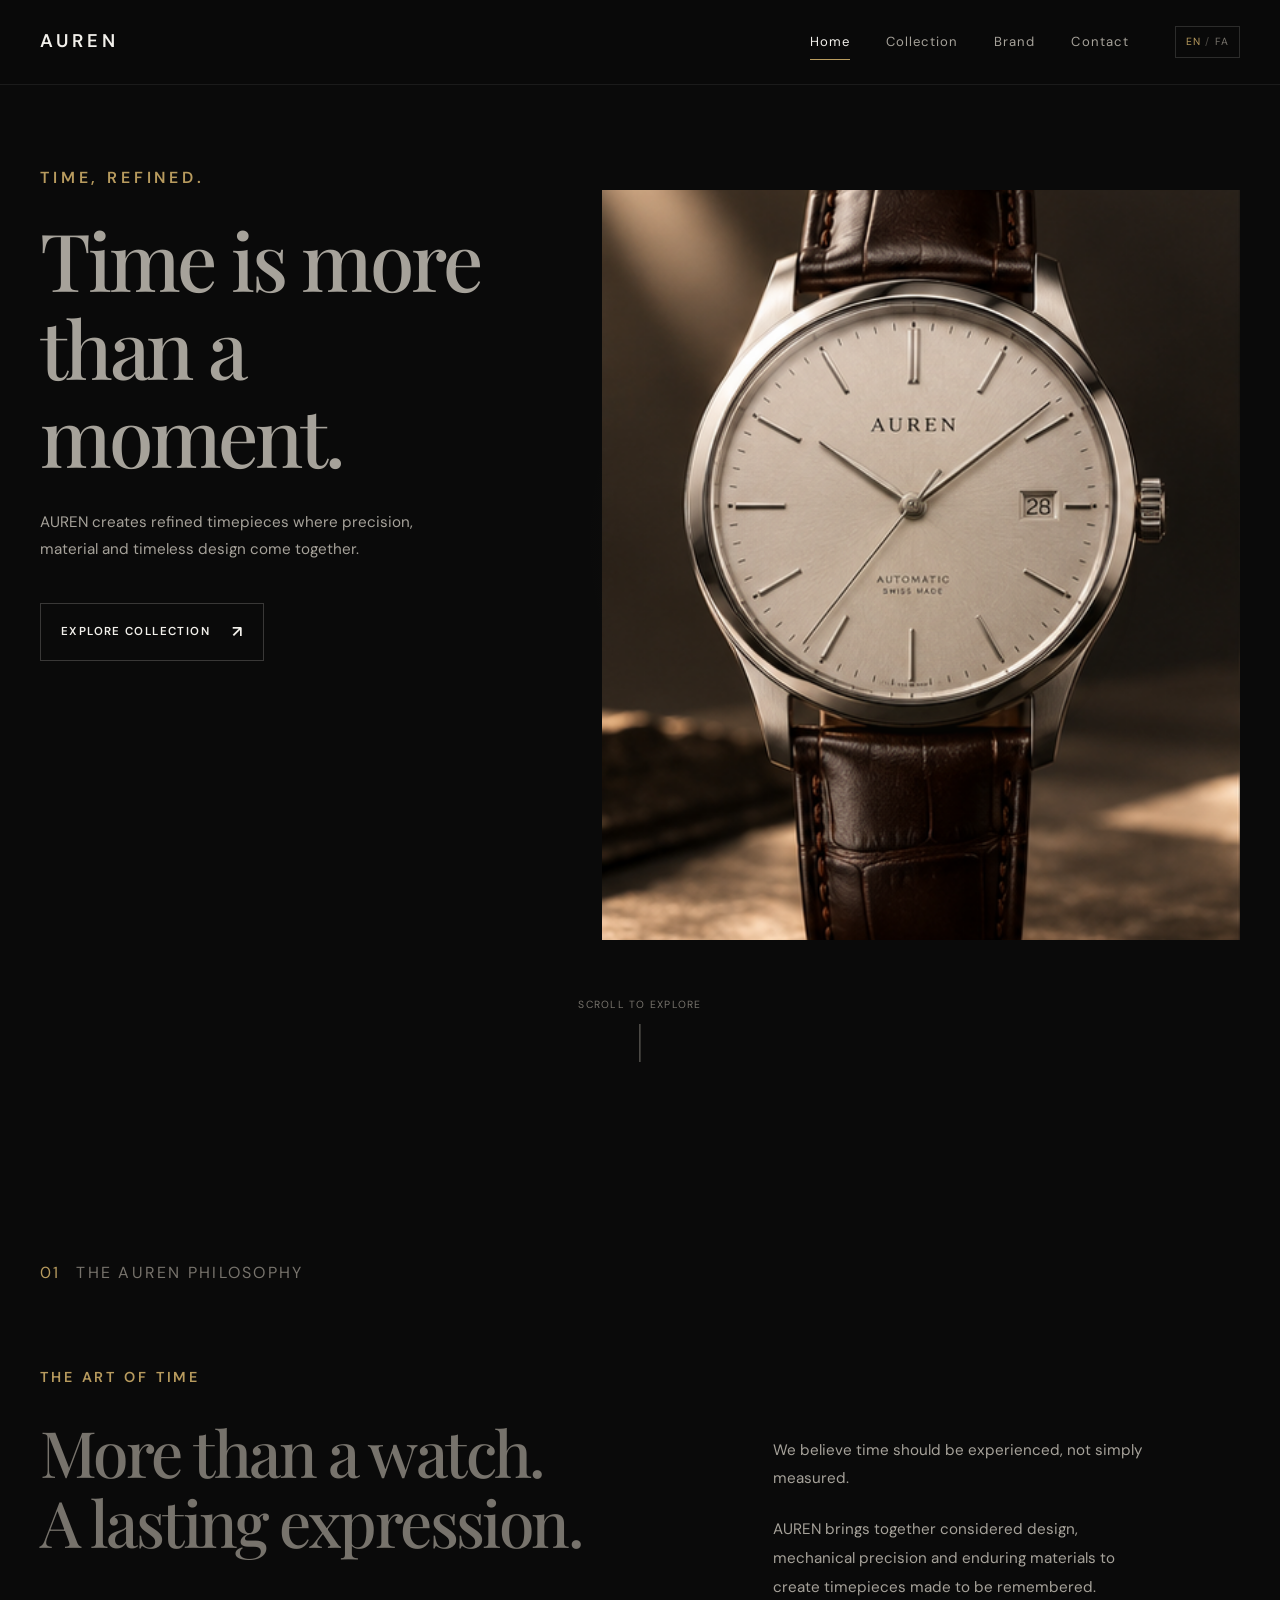
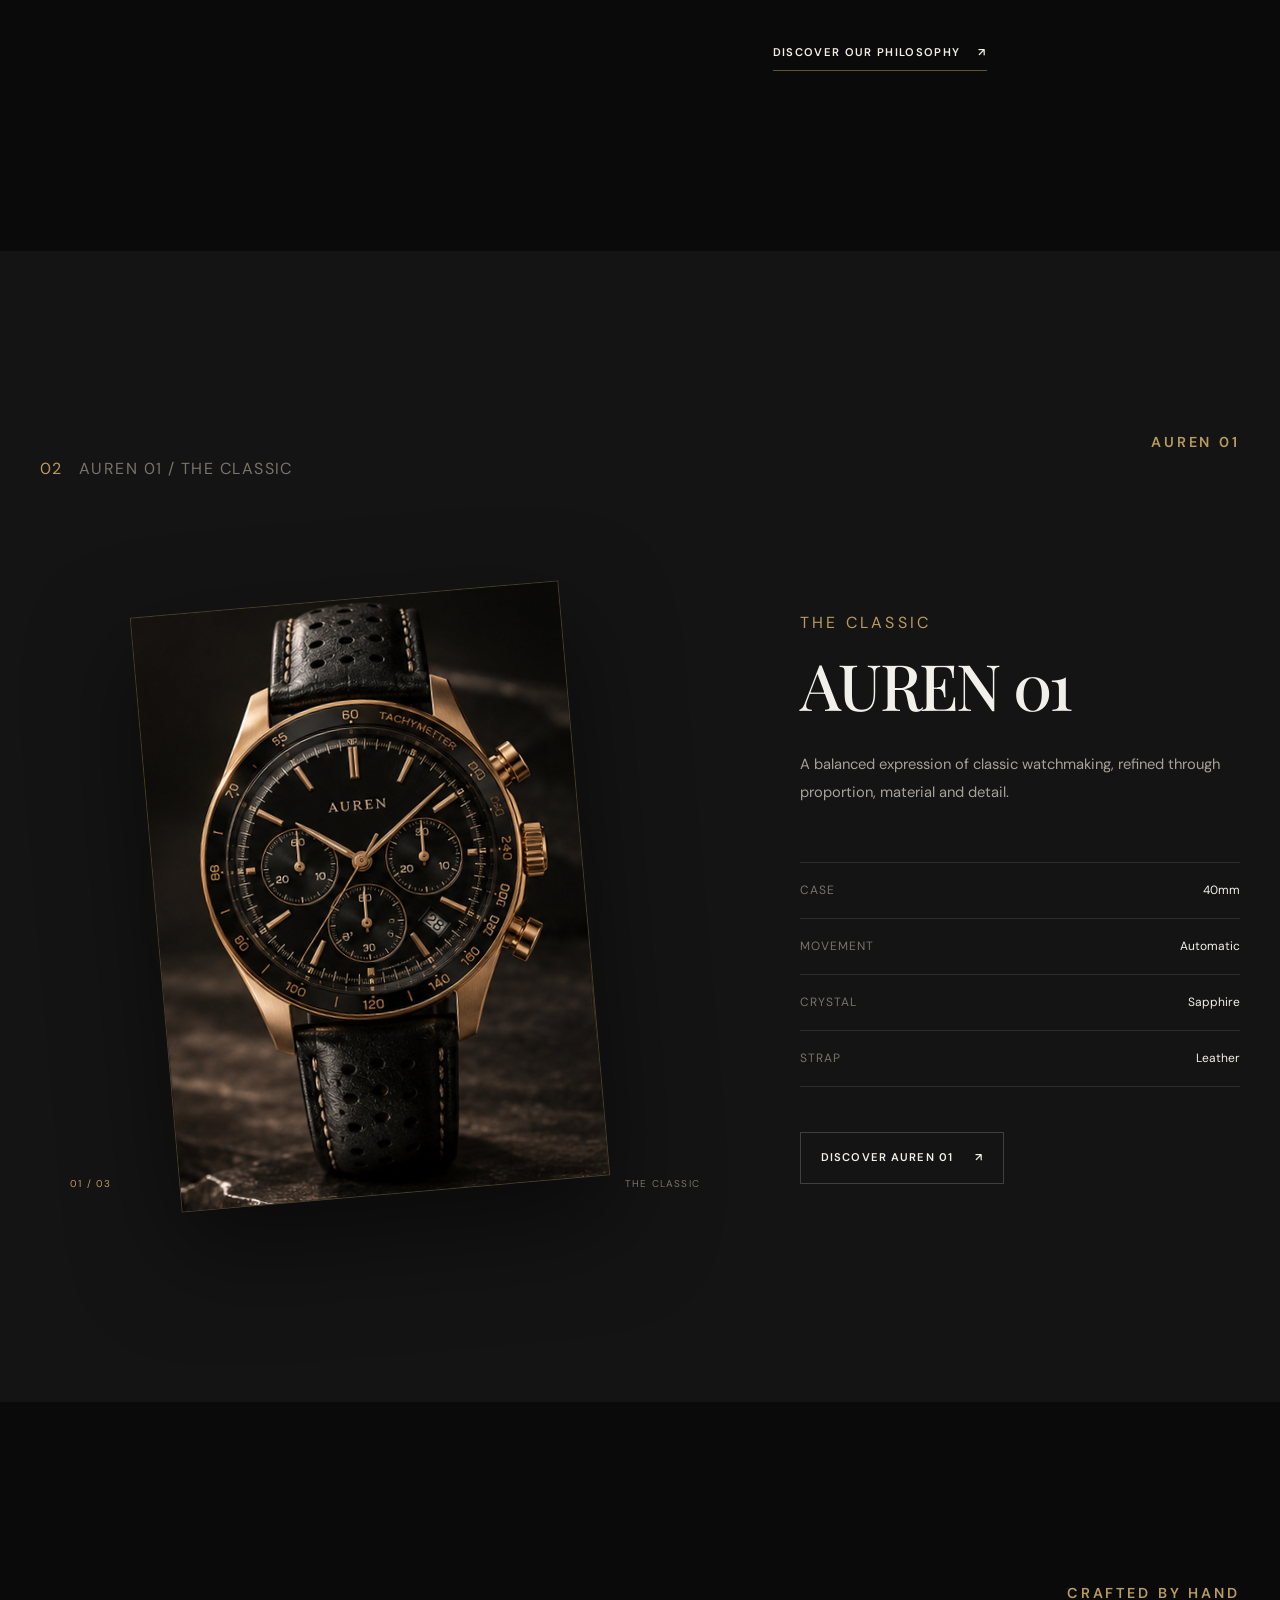
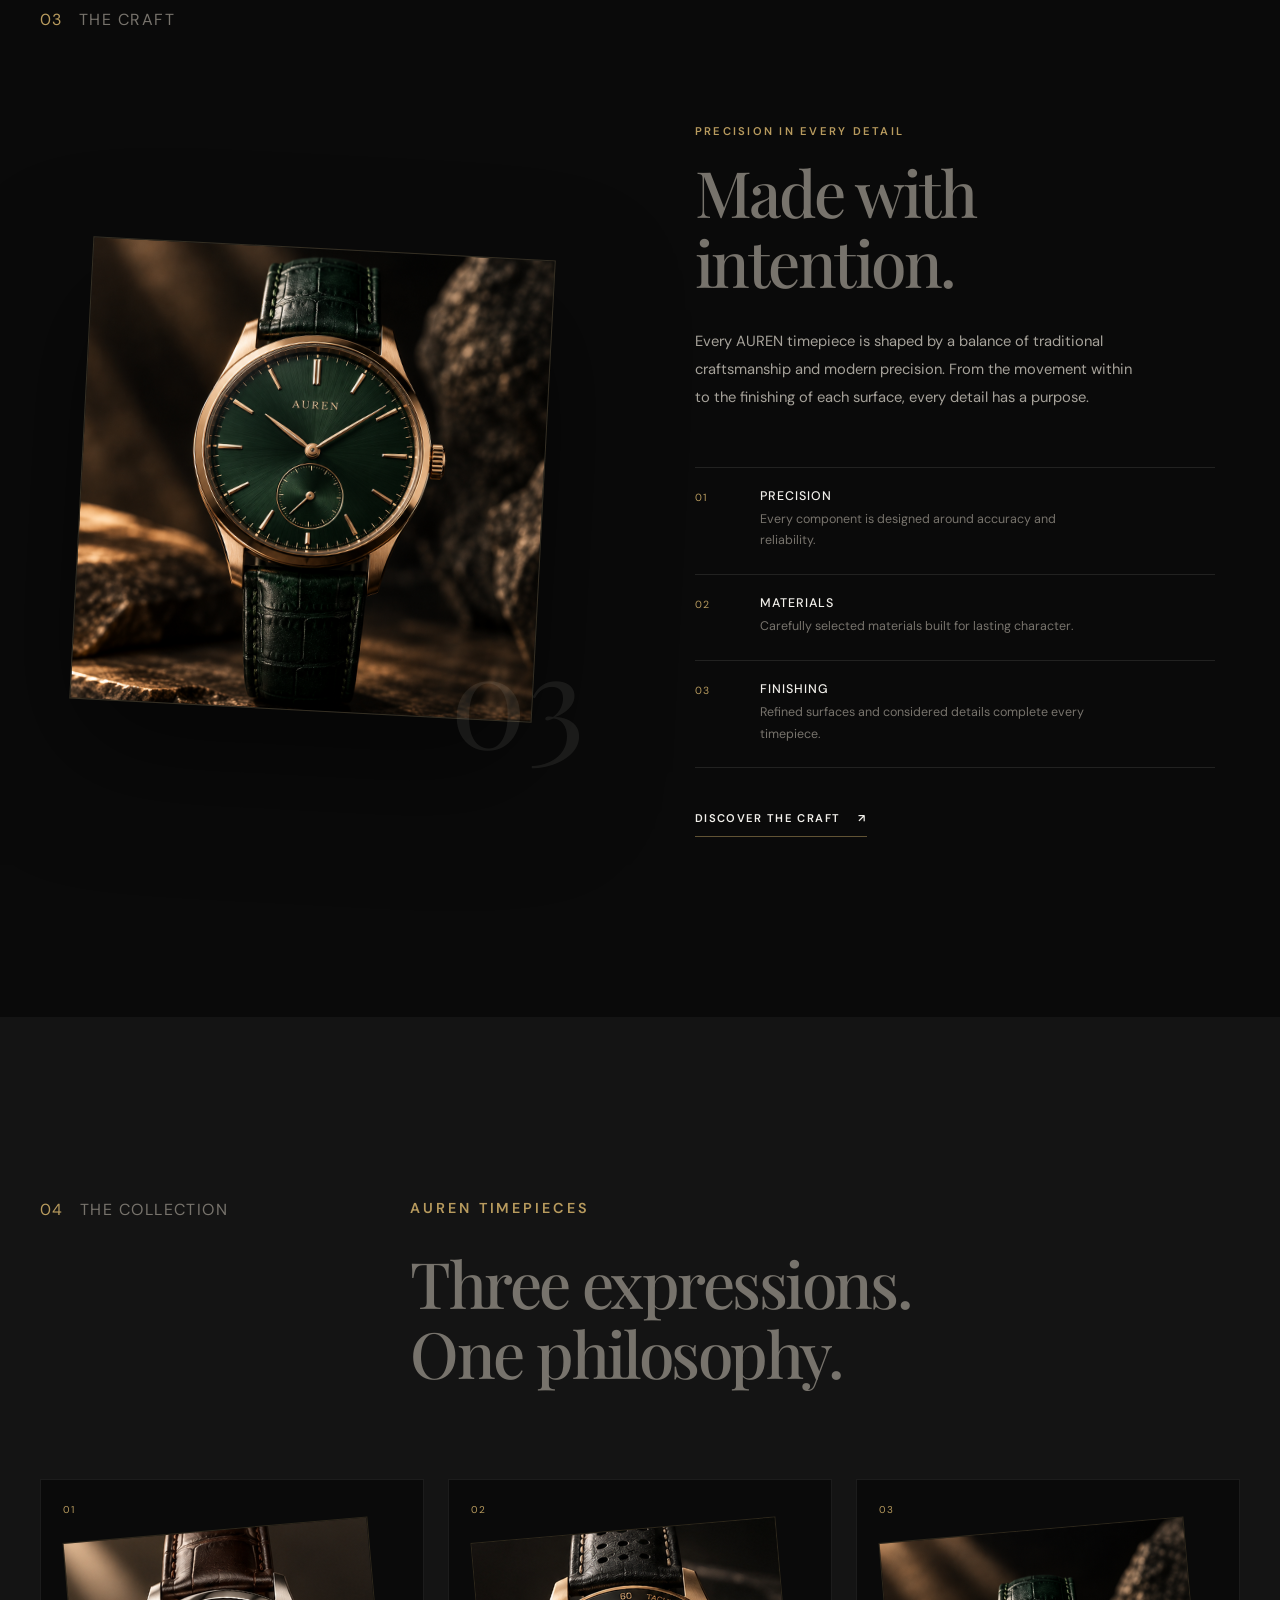
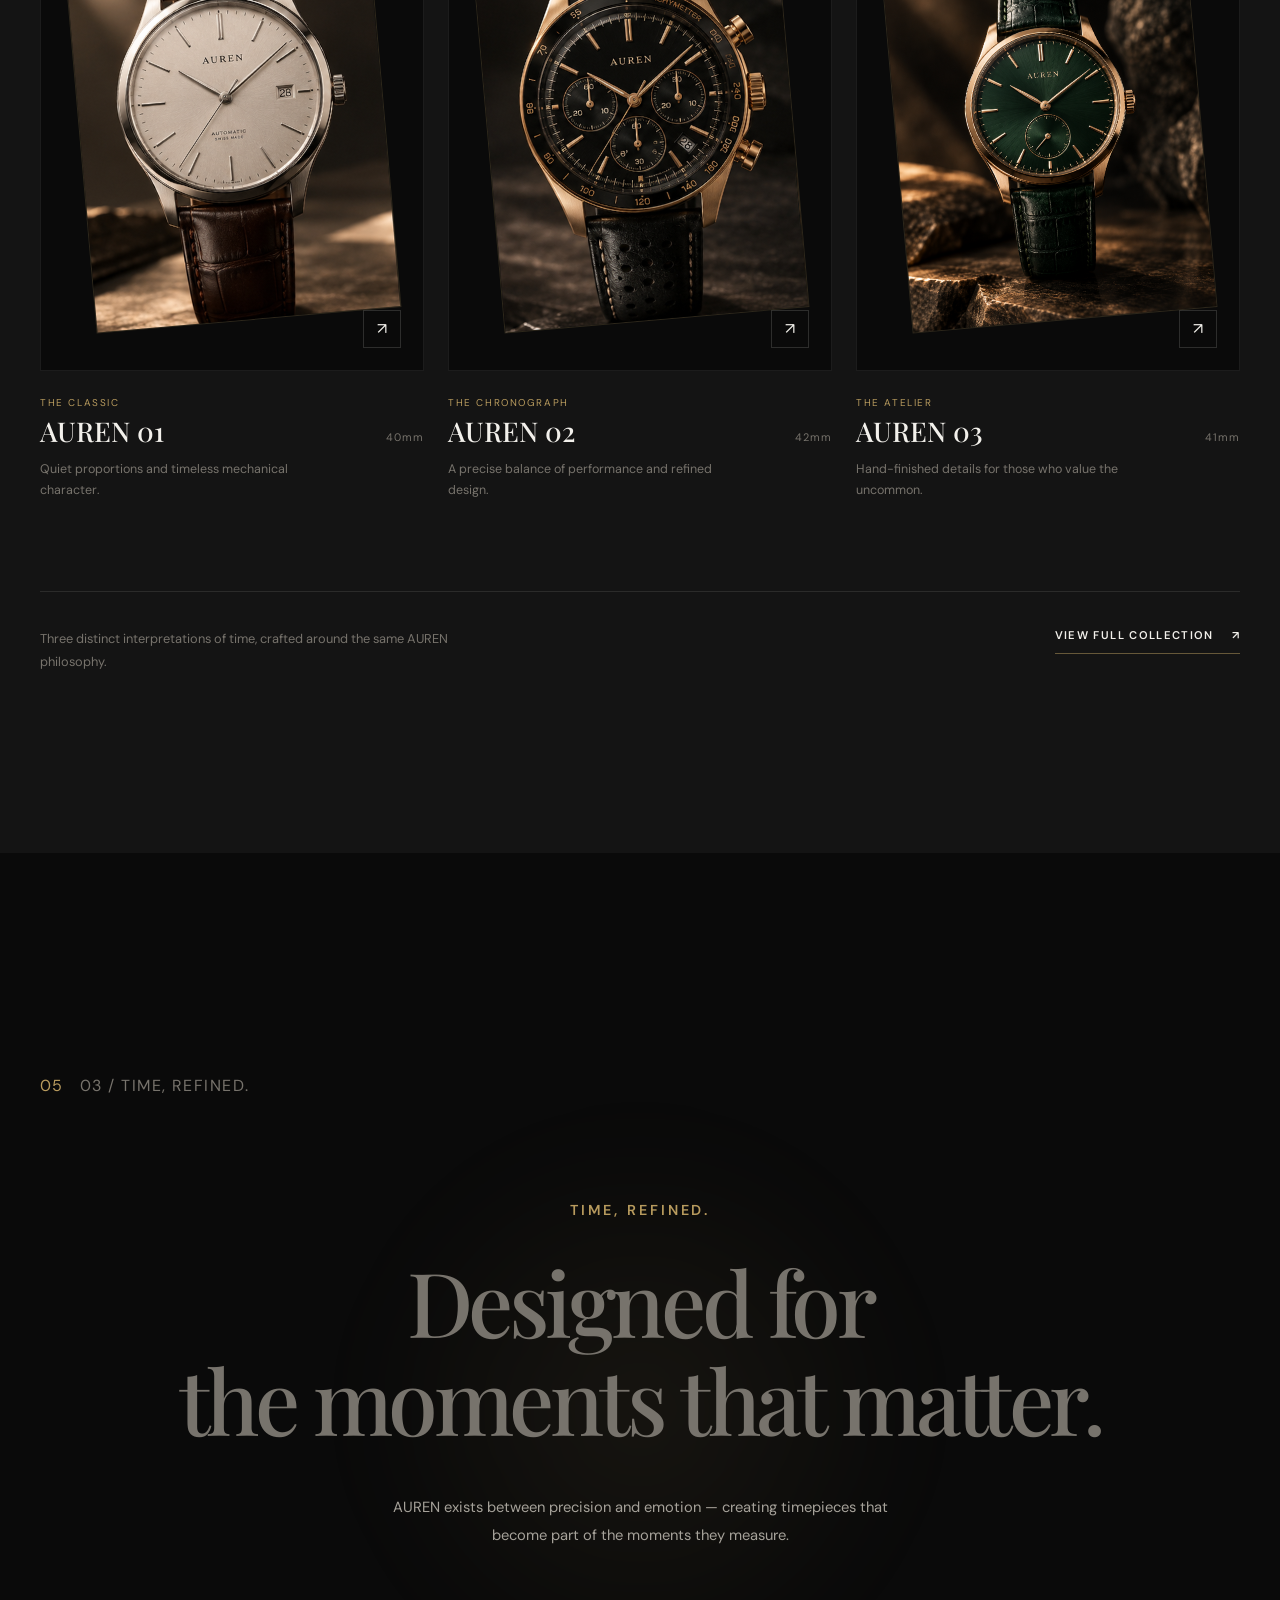
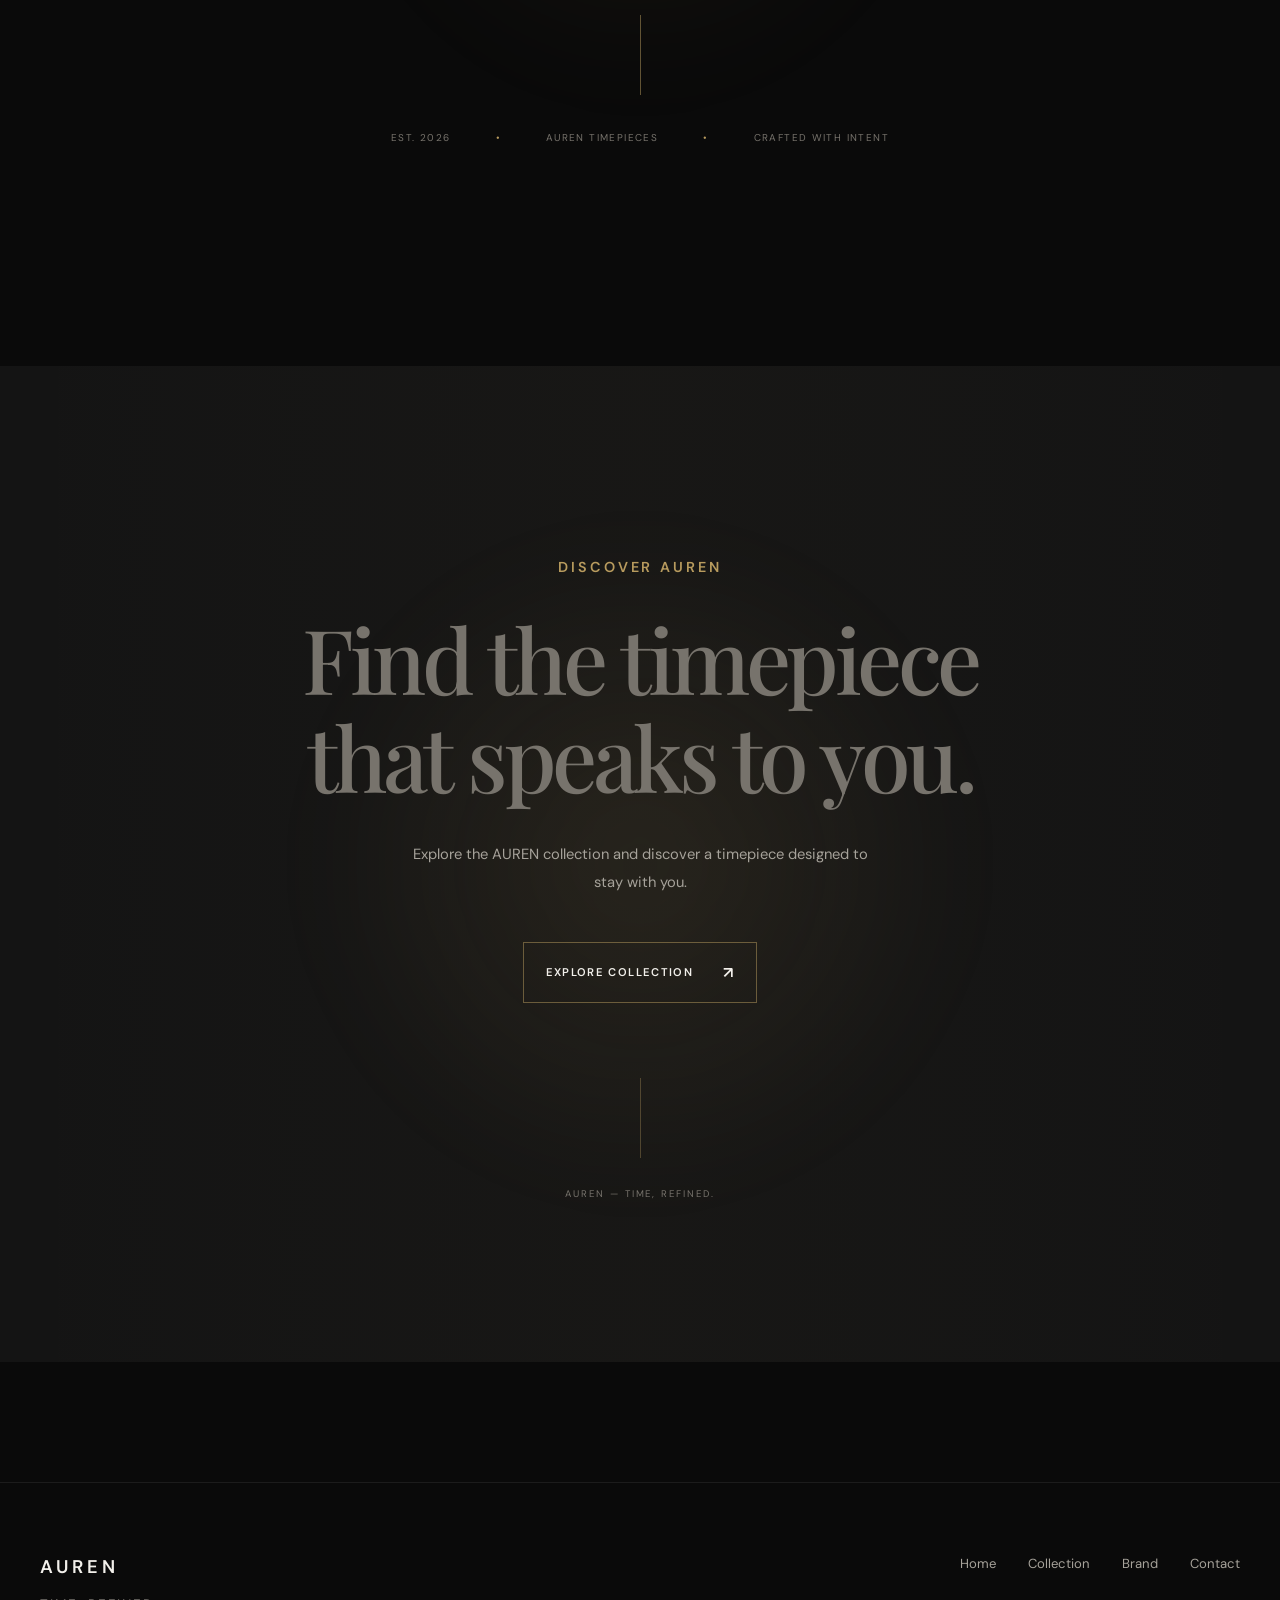
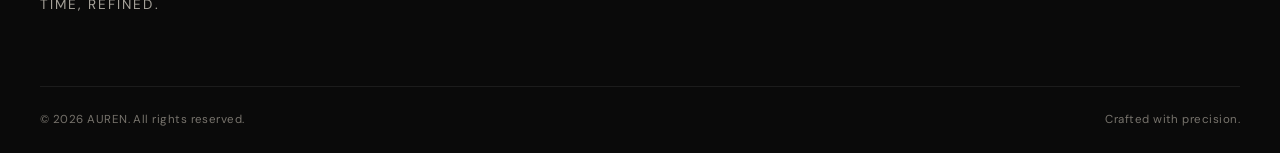
==== index.html @ 4f088a3c "Fix some bug" ====
<!DOCTYPE html>
<html lang="en" dir="ltr">

<head>
    <meta charset="UTF-8">
    <meta name="viewport" content="width=device-width, initial-scale=1.0">

    <meta name="description"
        content="AUREN — refined timepieces crafted around precision, design and timeless character.">

    <title>AUREN — Time, Refined.</title>

    <!-- Fonts -->
    <link rel="preconnect" href="https://fonts.googleapis.com">
    <link rel="preconnect" href="https://fonts.gstatic.com" crossorigin>

    <link
        href="https://fonts.googleapis.com/css2?family=DM+Sans:wght@400;500;600&family=Playfair+Display:wght@400;500;600&family=Vazirmatn:wght@400;500;600;700&display=swap"
        rel="stylesheet">

    <!-- CSS -->
    <link rel="stylesheet" href="css/global.css">
    <link rel="stylesheet" href="css/home.css">
</head>

<body>

    <!-- =========================
             Header
    ========================== -->

    <header class="header">

        <div class="container header__container">

            <a href="index.html" class="logo">
                AUREN
            </a>

            <nav class="nav">

                <a href="index.html" class="nav__link active" data-i18n="nav.home">
                    Home
                </a>

                <a href="pages/collection.html" class="nav__link" data-i18n="nav.collection">
                    Collection
                </a>

                <a href="pages/brand.html" class="nav__link" data-i18n="nav.brand">
                    Brand
                </a>

                <a href="pages/contact.html" class="nav__link" data-i18n="nav.contact">
                    Contact
                </a>

                <button class="language-toggle" type="button" aria-label="Switch language">

                    <span class="language-toggle__active">
                        EN
                    </span>

                    <span class="language-toggle__divider">
                        /
                    </span>

                    <span>
                        FA
                    </span>

                </button>

            </nav>

            <button class="menu-toggle" type="button" aria-label="Open navigation menu" aria-expanded="false">

                <span></span>
                <span></span>

            </button>

        </div>

    </header>


    <!-- =========================
             Main
    ========================== -->

    <main>

        <!-- =========================
                 Hero
        ========================== -->

        <section class="hero">

            <div class="hero__background"></div>

            <div class="container hero__container">

                <div class="hero__content">

                    <p class="hero__eyebrow" data-i18n="hero.eyebrow">
                        AUREN TIMEPIECES
                    </p>

                    <h1 class="hero__title">

                        <span data-i18n="hero.title">
                            Time,
                        </span>

                        <br>

                        <span data-i18n="hero.titleAccent">
                            Refined.
                        </span>

                    </h1>

                    <p class="hero__description" data-i18n="hero.description">
                        A study in precision, craftsmanship
                        and timeless design.
                    </p>

                    <a href="pages/collection.html" class="hero__button">

                        <span data-i18n="hero.button">
                            Explore Collection
                        </span>

                        <span class="hero__arrow">
                            ↗
                        </span>

                    </a>

                </div>


                <div class="hero__product">

                    <div class="hero__product-glow"></div>

                    <!-- FIXED PATH -->
                    <img src="assets/images/auren-01.png" alt="AUREN 01 The Classic" class="hero__watch-image"
                        width="500" height="1000">

                </div>

            </div>


            <div class="hero__scroll">

                <span data-i18n="hero.scroll">
                    Scroll to explore
                </span>

                <span class="hero__scroll-line"></span>

            </div>

        </section>


        <!-- =========================
             Brand Introduction
        ========================== -->

        <section class="brand-intro">

            <div class="container brand-intro__container">

                <div class="brand-intro__label">

                    <span>
                        01
                    </span>

                    <span data-i18n="brandIntro.label">
                        The Auren Philosophy
                    </span>

                </div>


                <div class="brand-intro__content">

                    <div class="brand-intro__heading">

                        <p class="section-eyebrow" data-i18n="brandIntro.eyebrow">
                            The Art Of Time
                        </p>

                        <h2>

                            <span data-i18n="brandIntro.title">
                                More than a watch.
                            </span>

                            <span data-i18n="brandIntro.titleAccent">
                                A lasting expression.
                            </span>

                        </h2>

                    </div>


                    <div class="brand-intro__text">

                        <p data-i18n="brandIntro.text1">
                            We believe time should be experienced,
                            not simply measured.
                        </p>

                        <p data-i18n="brandIntro.text2">
                            AUREN brings together considered design,
                            mechanical precision and enduring materials
                            to create timepieces made to be remembered.
                        </p>

                        <a href="pages/brand.html" class="text-link">

                            <span data-i18n="brandIntro.button">
                                Discover Our Philosophy
                            </span>

                            <span>
                                ↗
                            </span>

                        </a>

                    </div>

                </div>

            </div>

        </section>


        <!-- =========================
             Featured Watch
        ========================== -->

        <section class="featured-watch">

            <div class="container">

                <div class="featured-watch__header">

                    <div class="featured-watch__label">

                        <span>
                            02
                        </span>

                        <span data-i18n="featuredWatch.label">
                            Featured Timepiece
                        </span>

                    </div>

                    <p class="section-eyebrow">
                        AUREN 01
                    </p>

                </div>


                <div class="featured-watch__content">

                    <!-- Product Image -->

                    <div class="featured-watch__visual">

                        <div class="featured-watch__glow"></div>

                        <div class="featured-watch__image">

                            <img src="assets/images/auren-02.png" alt="AUREN 01 The Classic" width="457" height="1145"
                                loading="lazy">

                        </div>

                        <div class="featured-watch__image-caption">

                            <span>
                                01 / 03
                            </span>

                            <span data-i18n="featuredWatch.imageCaption">
                                THE CLASSIC
                            </span>

                        </div>

                    </div>


                    <!-- Product Information -->

                    <div class="featured-watch__info">

                        <p class="featured-watch__category" data-i18n="featuredWatch.category">
                            The Classic
                        </p>

                        <h2>
                            AUREN 01
                        </h2>

                        <p class="featured-watch__description" data-i18n="featuredWatch.description">
                            A timeless expression of mechanical precision,
                            designed around proportion, restraint and
                            enduring materials.
                        </p>


                        <div class="featured-watch__specs">

                            <div class="watch-spec">

                                <span data-i18n="featuredWatch.case">
                                    Case
                                </span>

                                <strong data-i18n="featuredWatch.caseValue">
                                    40mm
                                </strong>

                            </div>


                            <div class="watch-spec">

                                <span data-i18n="featuredWatch.movement">
                                    Movement
                                </span>

                                <strong data-i18n="featuredWatch.movementValue">
                                    Automatic
                                </strong>

                            </div>


                            <div class="watch-spec">

                                <span data-i18n="featuredWatch.crystal">
                                    Crystal
                                </span>

                                <strong data-i18n="featuredWatch.crystalValue">
                                    Sapphire
                                </strong>

                            </div>


                            <div class="watch-spec">

                                <span data-i18n="featuredWatch.strap">
                                    Strap
                                </span>

                                <strong data-i18n="featuredWatch.strapValue">
                                    Leather
                                </strong>

                            </div>

                        </div>


                        <a href="pages/watch.html" class="featured-watch__button">

                            <span data-i18n="featuredWatch.button">
                                Discover AUREN 01
                            </span>

                            <span>
                                ↗
                            </span>

                        </a>

                    </div>

                </div>

            </div>

        </section>


        <!-- =========================
             Craftsmanship
        ========================== -->

        <section class="craftsmanship">

            <div class="container craftsmanship__container">

                <div class="craftsmanship__header">

                    <div class="craftsmanship__label">

                        <span>
                            03
                        </span>

                        <span data-i18n="craftsmanship.label">
                            The Craftsmanship
                        </span>

                    </div>

                    <p class="section-eyebrow" data-i18n="craftsmanship.eyebrow">
                        Crafted By Hand
                    </p>

                </div>


                <div class="craftsmanship__content">

                    <div class="craftsmanship__visual">

                        <div class="craftsmanship__image">

                            <!-- FIXED PATH -->
                            <img src="assets/images/auren-03.png" alt="AUREN 03 craftsmanship" width="457" height="1145"
                                loading="lazy">

                        </div>

                        <div class="craftsmanship__number">
                            03
                        </div>

                    </div>


                    <div class="craftsmanship__info">

                        <p class="craftsmanship__category" data-i18n="craftsmanship.category">
                            Precision In Every Detail
                        </p>

                        <h2>

                            <span data-i18n="craftsmanship.title">
                                Made slowly.
                            </span>

                            <span data-i18n="craftsmanship.titleAccent">
                                Made to last.
                            </span>

                        </h2>

                        <p class="craftsmanship__description" data-i18n="craftsmanship.description">
                            Every AUREN timepiece is shaped by a balance
                            of traditional craftsmanship and modern precision.
                            From the movement within to the finishing of each
                            surface, every detail has a purpose.
                        </p>


                        <div class="craftsmanship__details">

                            <div class="craftsmanship__detail">

                                <span>
                                    01
                                </span>

                                <div>

                                    <h3 data-i18n="craftsmanship.precisionTitle">
                                        Precision
                                    </h3>

                                    <p data-i18n="craftsmanship.precisionText">
                                        Every component is designed around
                                        accuracy and reliability.
                                    </p>

                                </div>

                            </div>


                            <div class="craftsmanship__detail">

                                <span>
                                    02
                                </span>

                                <div>

                                    <h3 data-i18n="craftsmanship.materialsTitle">
                                        Materials
                                    </h3>

                                    <p data-i18n="craftsmanship.materialsText">
                                        Carefully selected materials built
                                        for lasting character.
                                    </p>

                                </div>

                            </div>


                            <div class="craftsmanship__detail">

                                <span>
                                    03
                                </span>

                                <div>

                                    <h3 data-i18n="craftsmanship.finishingTitle">
                                        Finishing
                                    </h3>

                                    <p data-i18n="craftsmanship.finishingText">
                                        Refined surfaces and considered details
                                        complete every timepiece.
                                    </p>

                                </div>

                            </div>

                        </div>


                        <a href="pages/brand.html" class="text-link">

                            <span data-i18n="craftsmanship.button">
                                Explore Our Craft
                            </span>

                            <span>
                                ↗
                            </span>

                        </a>

                    </div>

                </div>

            </div>

        </section>


        <!-- =========================
             Collection Preview
        ========================== -->

        <section class="collection-preview">

            <div class="container collection-preview__container">

                <div class="collection-preview__header">

                    <div class="collection-preview__label">

                        <span>
                            04
                        </span>

                        <span data-i18n="collectionPreview.label">
                            The Collection
                        </span>

                    </div>


                    <div class="collection-preview__heading">

                        <p class="section-eyebrow" data-i18n="collectionPreview.eyebrow">
                            Auren Timepieces
                        </p>

                        <h2>

                            <span data-i18n="collectionPreview.title">
                                Three expressions.
                            </span>

                            <span data-i18n="collectionPreview.titleAccent">
                                One philosophy.
                            </span>

                        </h2>

                    </div>

                </div>


                <div class="collection-preview__grid">

                    <!-- AUREN 01 -->

                    <article class="watch-card">

                        <a href="pages/watch.html" class="watch-card__visual">

                            <div class="watch-card__image">

                                <img src="assets/images/auren-01.png" alt="AUREN 01 The Classic" width="457"
                                    height="1145" loading="lazy">

                            </div>

                            <span class="watch-card__index">
                                01
                            </span>

                            <span class="watch-card__arrow">
                                ↗
                            </span>

                        </a>


                        <div class="watch-card__info">

                            <div>

                                <p class="watch-card__category" data-i18n="collectionPreview.watch01.category">
                                    The Classic
                                </p>

                                <h3>
                                    AUREN 01
                                </h3>

                            </div>

                            <span class="watch-card__size">
                                40mm
                            </span>

                        </div>


                        <p class="watch-card__description" data-i18n="collectionPreview.watch01.description">
                            Quiet proportions and timeless mechanical character.
                        </p>

                    </article>


                    <!-- AUREN 02 -->

                    <article class="watch-card">

                        <a href="pages/watch.html" class="watch-card__visual">

                            <div class="watch-card__image">

                                <img src="assets/images/auren-02.png" alt="AUREN 02 The Chronograph" width="457"
                                    height="1145" loading="lazy">

                            </div>

                            <span class="watch-card__index">
                                02
                            </span>

                            <span class="watch-card__arrow">
                                ↗
                            </span>

                        </a>


                        <div class="watch-card__info">

                            <div>

                                <p class="watch-card__category" data-i18n="collectionPreview.watch02.category">
                                    The Chronograph
                                </p>

                                <h3>
                                    AUREN 02
                                </h3>

                            </div>

                            <span class="watch-card__size">
                                42mm
                            </span>

                        </div>


                        <p class="watch-card__description" data-i18n="collectionPreview.watch02.description">
                            A precise balance of performance and refined design.
                        </p>

                    </article>


                    <!-- AUREN 03 -->

                    <article class="watch-card">

                        <a href="pages/watch.html" class="watch-card__visual">

                            <div class="watch-card__image">

                                <img src="assets/images/auren-03.png" alt="AUREN 03 The Atelier" width="457"
                                    height="1145" loading="lazy">

                            </div>

                            <span class="watch-card__index">
                                03
                            </span>

                            <span class="watch-card__arrow">
                                ↗
                            </span>

                        </a>


                        <div class="watch-card__info">

                            <div>

                                <p class="watch-card__category" data-i18n="collectionPreview.watch03.category">
                                    The Atelier
                                </p>

                                <h3>
                                    AUREN 03
                                </h3>

                            </div>

                            <span class="watch-card__size">
                                41mm
                            </span>

                        </div>


                        <p class="watch-card__description" data-i18n="collectionPreview.watch03.description">
                            Hand-finished details for those who value the uncommon.
                        </p>

                    </article>

                </div>


                <div class="collection-preview__footer">

                    <p data-i18n="collectionPreview.footerText">
                        Three distinct interpretations of time,
                        crafted around the same AUREN philosophy.
                    </p>

                    <a href="pages/collection.html" class="text-link">

                        <span data-i18n="collectionPreview.button">
                            View Full Collection
                        </span>

                        <span>
                            ↗
                        </span>

                    </a>

                </div>

            </div>

        </section>


        <!-- =========================
             Brand Statement
        ========================== -->

        <section class="brand-statement">

            <div class="container brand-statement__container">

                <div class="brand-statement__label">

                    <span>
                        05
                    </span>

                    <span data-i18n="brandStatement.label">
                        The Auren Standard
                    </span>

                </div>


                <div class="brand-statement__content">

                    <p class="section-eyebrow" data-i18n="brandStatement.eyebrow">
                        Time, Refined.
                    </p>

                    <h2>

                        <span data-i18n="brandStatement.title">
                            Designed for
                        </span>

                        <span data-i18n="brandStatement.titleAccent">
                            the moments that matter.
                        </span>

                    </h2>


                    <p class="brand-statement__description" data-i18n="brandStatement.description">
                        AUREN exists between precision and emotion —
                        creating timepieces that become part of the
                        moments they measure.
                    </p>


                    <div class="brand-statement__line"></div>


                    <div class="brand-statement__footer">

                        <span data-i18n="brandStatement.established">
                            Est. 2026
                        </span>

                        <span data-i18n="brandStatement.brand">
                            Auren Timepieces
                        </span>

                        <span data-i18n="brandStatement.signature">
                            Crafted With Intent
                        </span>

                    </div>

                </div>

            </div>

        </section>


        <!-- =========================
             CTA
        ========================== -->

        <section class="home-cta">

            <div class="home-cta__background"></div>

            <div class="container home-cta__container">

                <p class="section-eyebrow" data-i18n="homeCta.eyebrow">
                    The Collection Awaits
                </p>

                <h2>

                    <span data-i18n="homeCta.title">
                        Find the timepiece
                    </span>

                    <span data-i18n="homeCta.titleAccent">
                        that becomes yours.
                    </span>

                </h2>


                <p class="home-cta__description" data-i18n="homeCta.description">
                    Explore the AUREN collection and discover
                    a timepiece designed to stay with you.
                </p>


                <a href="pages/collection.html" class="home-cta__button">

                    <span data-i18n="homeCta.button">
                        Explore Collection
                    </span>

                    <span class="home-cta__arrow">
                        ↗
                    </span>

                </a>


                <div class="home-cta__line"></div>


                <p class="home-cta__signature" data-i18n="homeCta.signature">
                    AUREN — TIME, REFINED.
                </p>

            </div>

        </section>

    </main>


    <!-- =========================
             Footer
    ========================== -->

    <footer class="footer">

        <div class="container footer__container">

            <div class="footer__brand">

                <a href="index.html" class="logo">
                    AUREN
                </a>

                <p data-i18n="footer.tagline">
                    Time, refined.
                </p>

            </div>


            <div class="footer__links">

                <a href="index.html" data-i18n="footer.home">
                    Home
                </a>

                <a href="pages/collection.html" data-i18n="footer.collection">
                    Collection
                </a>

                <a href="pages/brand.html" data-i18n="footer.brand">
                    Brand
                </a>

                <a href="pages/contact.html" data-i18n="footer.contact">
                    Contact
                </a>

            </div>

        </div>


        <div class="container footer__bottom">

            <p data-i18n="footer.copyright">
                © 2026 AUREN. All rights reserved.
            </p>

            <p data-i18n="footer.crafted">
                Crafted with precision.
            </p>

        </div>

    </footer>


    <!-- JavaScript -->

    <script src="js/navigation.js"></script>
    <script src="js/main.js"></script>

</body>

</html>
---- css/global.css ----
/* =========================
   Reset
========================= */

* {
  margin: 0;
  padding: 0;
  box-sizing: border-box;
}

/* =========================
   Base
========================= */

html {
  scroll-behavior: smooth;
}

body {
  font-family: "DM Sans", Arial, sans-serif;
  background: #0a0a0a;
  color: #f2f0eb;
  line-height: 1.6;
  overflow-x: hidden;
}

a {
  color: inherit;
  text-decoration: none;
}

button,
input,
textarea {
  font: inherit;
}

button {
  border: none;
  background: none;
  color: inherit;
  cursor: pointer;
}

img {
  display: block;
  max-width: 100%;
}

/* =========================
   Typography
========================= */

h1,
h2,
h3,
h4 {
  font-family: "Playfair Display", Georgia, serif;
  font-weight: 500;
  line-height: 1.1;
}

/* =========================
   Container
========================= */

.container {
  width: min(1200px, calc(100% - 48px));
  margin-inline: auto;
}

/* =========================
   Header
========================= */

.header {
  position: fixed;
  top: 0;
  left: 0;
  width: 100%;
  z-index: 1000;

  background: rgba(10, 10, 10, 0.75);
  backdrop-filter: blur(14px);

  border-bottom: 1px solid rgba(242, 240, 235, 0.08);
}

.header__container {
  min-height: 84px;

  display: flex;
  align-items: center;
  justify-content: space-between;
}

/* =========================
   Logo
========================= */

.logo {
  font-size: 1.15rem;
  font-weight: 600;
  letter-spacing: 0.22em;
}

/* =========================
   Navigation
========================= */

.nav {
  display: flex;
  align-items: center;
  gap: 36px;
}

.nav__link {
  position: relative;

  color: #a6a29a;
  font-size: 0.82rem;
  letter-spacing: 0.08em;

  transition: color 0.3s ease;
}

.nav__link::after {
  content: "";

  position: absolute;
  left: 0;
  bottom: -8px;

  width: 100%;
  height: 1px;

  background: #b89b5e;

  transform: scaleX(0);
  transform-origin: right;

  transition: transform 0.3s ease;
}

.nav__link:hover,
.nav__link.active {
  color: #f2f0eb;
}

.nav__link:hover::after,
.nav__link.active::after {
  transform: scaleX(1);
  transform-origin: left;
}

/* =========================
   Mobile Menu Button
========================= */

.menu-toggle {
  display: none;

  width: 32px;
  height: 24px;

  position: relative;
}

.menu-toggle span {
  position: absolute;
  left: 0;

  width: 100%;
  height: 1px;

  background: #f2f0eb;

  transition:
    transform 0.3s ease,
    top 0.3s ease;
}

.menu-toggle span:first-child {
  top: 7px;
}

.menu-toggle span:last-child {
  top: 17px;
}

/* =========================
   Footer
========================= */

.footer {
  margin-top: 120px;

  border-top: 1px solid rgba(242, 240, 235, 0.08);
}

.footer__container {
  padding: 70px 0;

  display: flex;
  justify-content: space-between;
  gap: 50px;
}

.footer__brand p {
  margin-top: 12px;

  color: #a6a29a;
  font-size: 0.85rem;

  text-transform: uppercase;
  letter-spacing: 0.15em;
}

.footer__links {
  display: flex;
  gap: 32px;
  align-items: flex-start;
}

.footer__links a {
  color: #a6a29a;
  font-size: 0.82rem;

  transition: color 0.3s ease;
}

.footer__links a:hover {
  color: #f2f0eb;
}

.footer__bottom {
  padding: 24px 0;

  border-top: 1px solid rgba(242, 240, 235, 0.08);

  display: flex;
  justify-content: space-between;
  gap: 20px;

  color: #77736c;
  font-size: 0.72rem;
  letter-spacing: 0.04em;
}

/* =========================
   Responsive
========================= */

@media (max-width: 768px) {
  .container {
    width: min(100% - 32px, 1200px);
  }

  .header__container {
    min-height: 72px;
  }

  .menu-toggle {
    display: block;
  }

  .nav {
    position: fixed;
    top: 72px;
    left: 0;

    width: 100%;
    min-height: calc(100vh - 72px);

    padding: 80px 32px;

    background: #0a0a0a;

    display: flex;
    flex-direction: column;
    align-items: flex-start;
    gap: 32px;

    transform: translateX(100%);
    transition: transform 0.4s ease;
  }

  .nav.active {
    transform: translateX(0);
  }

  .nav__link {
    font-family: "Playfair Display", Georgia, serif;
    font-size: 2rem;
    color: #f2f0eb;
  }

  .menu-toggle.active span:first-child {
    top: 12px;
    transform: rotate(45deg);
  }

  .menu-toggle.active span:last-child {
    top: 12px;
    transform: rotate(-45deg);
  }

  .footer__container {
    padding: 55px 0;

    flex-direction: column;
  }

  .footer__links {
    flex-wrap: wrap;
    gap: 20px;
  }

  .footer__bottom {
    flex-direction: column;
  }
}

/* =========================
   Language Switcher
========================= */

.language-toggle {
  display: inline-flex;
  align-items: center;
  gap: 5px;
  margin-left: 10px;
  padding: 7px 10px;
  border: 1px solid rgba(242, 240, 235, 0.15);
  color: #77736c;
  font-size: 0.65rem;
  letter-spacing: 0.08em;
  transition:
    color 0.3s ease,
    border-color 0.3s ease,
    background 0.3s ease;
}

.language-toggle:hover {
  border-color: rgba(184, 155, 94, 0.5);
  color: #f2f0eb;
}

.language-toggle__active {
  color: #b89b5e;
}

.language-toggle__divider {
  color: #4f4c47;
}

/* Mobile */

@media (max-width: 768px) {
  .language-toggle {
    margin-top: 10px;
    margin-left: 0;
    padding: 9px 12px;
    font-size: 0.7rem;
  }
}

/* =========================
   Persian Typography
========================= */

/* =========================
   Persian Typography
========================= */

html[lang="fa"] body {
  font-family: "Vazirmatn", Arial, sans-serif;
}

html[lang="fa"] h1,
html[lang="fa"] h2,
html[lang="fa"] h3,
html[lang="fa"] h4 {
  font-family: "Vazirmatn", Arial, sans-serif;
  font-weight: 500;
}

html[lang="fa"] .logo {
  font-family: "DM Sans", Arial, sans-serif;
}

html[lang="fa"] .hero__title,
html[lang="fa"] .brand-intro__heading h2,
html[lang="fa"] .featured-watch__info h2 {
  font-weight: 500;
  line-height: 1.35;
}

/* =========================
   Persian Layout
========================= */

html[lang="fa"] {
  direction: rtl;
}

html[lang="fa"] .header__container {
  direction: ltr;
}

html[lang="fa"] .nav {
  direction: rtl;
}

html[lang="fa"] .hero__container {
  direction: rtl;
}

html[lang="fa"] .hero__content {
  text-align: right;
}

html[lang="fa"] .hero__description {
  text-align: right;
}

html[lang="fa"] .hero__button {
  direction: rtl;
}

html[lang="fa"] .brand-intro__content {
  direction: rtl;
}

html[lang="fa"] .brand-intro__heading,
html[lang="fa"] .brand-intro__text {
  text-align: right;
}

html[lang="fa"] .featured-watch__content {
  direction: rtl;
}

html[lang="fa"] .featured-watch__info {
  text-align: right;
}

html[lang="fa"] .featured-watch__specs {
  direction: rtl;
}

html[lang="fa"] .watch-spec {
  text-align: right;
}

html[lang="fa"] .featured-watch__button {
  direction: rtl;
}

html[lang="fa"] .text-link {
  direction: rtl;
}

html[lang="fa"] .hero__arrow,
html[lang="fa"] .featured-watch__button > span:last-child,
html[lang="fa"] .text-link > span:last-child {
  direction: ltr;
}
---- css/home.css ----
/* =========================
   Hero
========================= */

.hero {
  position: relative;
  min-height: 100svh;
  display: flex;
  align-items: center;
  overflow: hidden;
}

/* =========================
   Background
========================= */

.hero__background {
  position: absolute;
  inset: 0;
  background:
    radial-gradient(
      circle at 70% 50%,
      rgba(184, 155, 94, 0.08),
      transparent 30%
    ),
    #0a0a0a;
  z-index: -2;
}

/* =========================
   Container
========================= */

.hero__container {
  min-height: 100svh;
  display: grid;
  grid-template-columns: 0.9fr 1.1fr;
  align-items: start;
  gap: 40px;
  padding-top: 190px;
  padding-bottom: 140px;
}

/* =========================
   Content
========================= */

.hero__content {
  position: relative;
  z-index: 2;
  max-width: 520px;
}

.hero__eyebrow {
  margin-top: -25px;
  margin-bottom: 24px;
  color: #b89b5e;
  font-size: 1rem;
  font-weight: 600;
  letter-spacing: 0.24em;
  text-transform: uppercase;
}

.hero__title {
  font-size: 5rem;
  letter-spacing: -0.04em;
  color: #f2f0eb;
}

.hero__title span {
  color: #a6a29a;
}

.hero__description {
  max-width: 390px;
  margin-top: 30px;
  color: #a6a29a;
  font-size: 0.95rem;
  line-height: 1.8;
}

/* =========================
   Hero Button
========================= */

.hero__button {
  width: fit-content;
  margin-top: 40px;
  padding: 15px 20px;
  display: inline-flex;
  align-items: center;
  gap: 22px;
  border: 1px solid rgba(242, 240, 235, 0.2);
  color: #f2f0eb;
  font-size: 0.72rem;
  font-weight: 600;
  letter-spacing: 0.12em;
  text-transform: uppercase;
  transition:
    background 0.35s ease,
    border-color 0.35s ease,
    transform 0.35s ease;
}

.hero__button:hover {
  background: #b89b5e;
  border-color: #b89b5e;
  color: #0a0a0a;
  transform: translateY(-3px);
}

.hero__arrow {
  font-size: 1rem;
  transition: transform 0.35s ease;
}

.hero__button:hover .hero__arrow {
  transform: translate(3px, -3px);
}

/* =========================
   Product
========================= */

.hero__product {
  position: relative;
  min-height: 650px;
  display: flex;
  align-items: center;
  justify-content: center;
}

.hero__product-glow {
  position: absolute;
  width: 70%;
  aspect-ratio: 1;
  border-radius: 50%;
  background: radial-gradient(
    circle,
    rgba(184, 155, 94, 0.13),
    transparent 65%
  );
  filter: blur(20px);
}

/* =========================
   Watch Image Container
========================= */

.hero__watch-placeholder {
  position: relative;
  width: min(620px, 95%);
  display: flex;
  align-items: center;
  justify-content: center;
  transform: rotate(-8deg);
  animation: watchFloat 6s ease-in-out infinite;
}

/* =========================
   Watch Image
========================= */

.hero__watch-image {
  display: block;
  width: 100%;
  height: 750px;
  object-fit: cover;
}

/* =========================
   Scroll Indicator
========================= */

.hero__scroll {
  position: absolute;
  bottom: 18px;
  left: 50%;
  transform: translateX(-50%);
  display: flex;
  flex-direction: column;
  align-items: center;
  gap: 10px;
  color: #77736c;
  font-size: 0.65rem;
  letter-spacing: 0.12em;
  text-transform: uppercase;
  z-index: 5;
  white-space: nowrap;
}

.hero__scroll-line {
  width: 1px;
  height: 38px;
  background: #77736c;
  animation: scrollLine 2s ease-in-out infinite;
}

/* =========================
   Animations
========================= */

@keyframes watchFloat {
  0%,
  100% {
    transform: translateY(0) rotate(-8deg);
  }

  50% {
    transform: translateY(-15px) rotate(-8deg);
  }
}

@keyframes scrollLine {
  0% {
    transform: scaleY(0);
    transform-origin: top;
  }

  50% {
    transform: scaleY(1);
    transform-origin: top;
  }

  51% {
    transform-origin: bottom;
  }

  100% {
    transform: scaleY(0);
    transform-origin: bottom;
  }
}

/* =========================
   Responsive
========================= */

@media (max-width: 900px) {
  .hero__container {
    grid-template-columns: 1fr;
    padding-top: 140px;
    padding-bottom: 150px;
  }

  .hero__content {
    max-width: 600px;
  }

  .hero__product {
    min-height: 500px;
  }

  .hero__watch-placeholder {
    width: min(500px, 80%);
  }

  .hero__watch-image {
    width: 100%;
    height: 750;
  }

  .hero__scroll {
    display: none;
  }
}

@media (max-width: 600px) {
  .hero__container {
    padding-top: 120px;
    padding-bottom: 120px;
  }

  .hero__eyebrow {
    margin-bottom: 18px;
  }

  .hero__title {
    font-size: clamp(3.5rem, 17vw, 5rem);
  }

  .hero__description {
    margin-top: 22px;
    font-size: 0.88rem;
  }

  .hero__button {
    margin-top: 30px;
  }

  .hero__product {
    min-height: 400px;
  }

  .hero__watch-placeholder {
    width: min(330px, 82%);
  }

  .hero__watch-image {
    width: 100%;
    height: 750px;
  }
}

/* =========================
   Brand Introduction
========================= */

.brand-intro {
  position: relative;
  padding: 180px 0;
  background: #0a0a0a;
}

/* =========================
   Container
========================= */

.brand-intro__container {
  position: relative;
}

/* =========================
   Section Label
========================= */

.brand-intro__label {
  display: flex;
  align-items: center;
  gap: 16px;
  margin-bottom: 80px;
  color: #77736c;
  font-size: 1rem;
  letter-spacing: 0.14em;
  text-transform: uppercase;
}

.brand-intro__label span:first-child {
  color: #b89b5e;
}

/* =========================
   Content
========================= */

.brand-intro__content {
  display: grid;
  grid-template-columns: 1.15fr 0.85fr;
  gap: 100px;
  align-items: start;
}

/* =========================
   Heading
========================= */

.brand-intro__heading {
  max-width: 720px;
}

.section-eyebrow {
  margin-bottom: 28px;
  color: #b89b5e;
  font-size: 0.9rem;
  font-weight: 600;
  letter-spacing: 0.2em;
  text-transform: uppercase;
}

.brand-intro__heading h2 {
  font-size: clamp(3rem, 5vw, 5.5rem);
  letter-spacing: -0.04em;
  color: #f2f0eb;
}

.brand-intro__heading h2 span {
  display: block;
  color: #77736c;
}

/* =========================
   Text
========================= */

.brand-intro__text {
  max-width: 390px;
  padding-top: 70px;
}

.brand-intro__text p {
  color: #a6a29a;
  font-size: 0.95rem;
  line-height: 1.9;
}

.brand-intro__text p + p {
  margin-top: 22px;
}

/* =========================
   Text Link
========================= */

.text-link {
  width: fit-content;
  margin-top: 42px;
  display: inline-flex;
  align-items: center;
  gap: 18px;
  padding-bottom: 8px;
  border-bottom: 1px solid rgba(184, 155, 94, 0.5);
  color: #f2f0eb;
  font-size: 0.7rem;
  font-weight: 600;
  letter-spacing: 0.12em;
  text-transform: uppercase;
  transition:
    color 0.3s ease,
    gap 0.3s ease,
    border-color 0.3s ease;
}

.text-link:hover {
  gap: 25px;
  color: #b89b5e;
  border-color: #b89b5e;
}

/* =========================
   Responsive
========================= */

@media (max-width: 900px) {
  .brand-intro {
    padding: 130px 0;
  }

  .brand-intro__label {
    margin-bottom: 60px;
  }

  .brand-intro__content {
    grid-template-columns: 1fr;
    gap: 40px;
  }

  .brand-intro__text {
    padding-top: 0;
    max-width: 550px;
  }
}

@media (max-width: 600px) {
  .brand-intro {
    padding: 100px 0;
  }

  .brand-intro__label {
    margin-bottom: 45px;
  }

  .brand-intro__heading h2 {
    font-size: clamp(2.7rem, 13vw, 4rem);
  }

  .brand-intro__text {
    font-size: 0.9rem;
  }

  .text-link {
    margin-top: 32px;
  }
}

/* =========================
   Featured Watch
========================= */

.featured-watch {
  padding: 180px 0;
  background: #141414;
  overflow: hidden;
}

.featured-watch__image img {
  display: block;
  width: 100%;
  height: 100%;
  object-fit: cover;
}

/* =========================
   Header
========================= */

.featured-watch__header {
  display: flex;
  align-items: flex-end;
  justify-content: space-between;
  margin-bottom: 90px;
}

.featured-watch__label {
  display: flex;
  gap: 16px;
  color: #77736c;
  font-size: 0.65rem;
  letter-spacing: 0.14em;
  text-transform: uppercase;
}

.featured-watch__label span:first-child {
  color: #b89b5e;
  font-size: 1rem;
}

.featured-watch__label span:last-child {
  font-size: 1rem;
}

/* =========================
   Main Content
========================= */

.featured-watch__content {
  display: grid;
  grid-template-columns: 1.2fr 0.8fr;
  align-items: center;
  gap: 100px;
}

/* =========================
   Product Visual
========================= */

.featured-watch__visual {
  position: relative;
  min-height: 650px;
  display: flex;
  align-items: center;
  justify-content: center;
}

.featured-watch__glow {
  position: absolute;
  width: 70%;
  aspect-ratio: 1;
  border-radius: 50%;
  background: radial-gradient(
    circle,
    rgba(184, 155, 94, 0.16),
    transparent 65%
  );
  filter: blur(25px);
}

/* =========================
   Image
========================= */

.featured-watch__image {
  position: relative;
  width: min(430px, 75%);
  aspect-ratio: 0.72;
  display: flex;
  align-items: center;
  justify-content: center;
  border: 1px solid rgba(184, 155, 94, 0.3);
  color: #b89b5e;
  font-family: "Playfair Display", Georgia, serif;
  font-size: 1.3rem;
  letter-spacing: 0.15em;
  transform: rotate(-5deg);
  box-shadow: 0 40px 100px rgba(0, 0, 0, 0.5);
  transition: transform 0.7s ease;
}

.featured-watch__visual:hover .featured-watch__image {
  transform: rotate(-2deg) scale(1.03);
}

/* =========================
   Image Caption
========================= */

.featured-watch__image-caption {
  position: absolute;
  left: 0;
  bottom: 30px;
  width: 100%;
  display: flex;
  justify-content: space-between;
  padding: 0 0 0 30px;
  color: #77736c;
  font-size: 0.62rem;
  letter-spacing: 0.12em;
}

.featured-watch__image-caption span:first-child {
  color: #b89b5e;
}

/* =========================
   Product Info
========================= */

.featured-watch__info {
  max-width: 470px;
}

.featured-watch__category {
  margin-bottom: 15px;
  color: #b89b5e;
  font-size: 1rem;
  letter-spacing: 0.2em;
  text-transform: uppercase;
}

.featured-watch__info h2 {
  font-size: clamp(3rem, 5vw, 5.5rem);
  color: #f2f0eb;
  letter-spacing: -0.04em;
}

.featured-watch__description {
  margin-top: 30px;
  color: #a6a29a;
  font-size: 0.92rem;
  line-height: 1.9;
}

/* =========================
   Specifications
========================= */

.featured-watch__specs {
  margin-top: 55px;
  border-top: 1px solid rgba(242, 240, 235, 0.1);
}

.watch-spec {
  padding: 18px 0;
  display: flex;
  justify-content: space-between;
  border-bottom: 1px solid rgba(242, 240, 235, 0.1);
  font-size: 0.75rem;
}

.watch-spec span {
  color: #77736c;
  letter-spacing: 0.08em;
  text-transform: uppercase;
}

.watch-spec strong {
  color: #f2f0eb;
  font-weight: 400;
}

/* =========================
   Button
========================= */

.featured-watch__button {
  width: fit-content;
  margin-top: 45px;
  padding: 16px 20px;
  display: inline-flex;
  align-items: center;
  gap: 22px;
  border: 1px solid rgba(242, 240, 235, 0.2);
  color: #f2f0eb;
  font-size: 0.7rem;
  font-weight: 600;
  letter-spacing: 0.1em;
  text-transform: uppercase;
  transition:
    background 0.3s ease,
    color 0.3s ease,
    border-color 0.3s ease,
    transform 0.3s ease;
}

.featured-watch__button:hover {
  background: #b89b5e;
  border-color: #b89b5e;
  color: #0a0a0a;
  transform: translateY(-3px);
}

/* =========================
   Responsive
========================= */

@media (max-width: 900px) {
  .featured-watch {
    padding: 130px 0;
  }

  .featured-watch__header {
    margin-bottom: 60px;
  }

  .featured-watch__content {
    grid-template-columns: 1fr;
    gap: 70px;
  }

  .featured-watch__visual {
    min-height: 550px;
  }

  .featured-watch__info {
    max-width: 600px;
  }
}

@media (max-width: 600px) {
  .featured-watch {
    padding: 100px 0;
  }

  .featured-watch__header {
    align-items: flex-start;
    flex-direction: column;
    gap: 20px;
  }

  .featured-watch__visual {
    min-height: 430px;
  }

  .featured-watch__image {
    width: 230px;
  }

  .featured-watch__image-caption {
    padding: 0 10px;
  }

  .featured-watch__info h2 {
    font-size: 3.5rem;
  }

  .featured-watch__description {
    font-size: 0.88rem;
  }

  .featured-watch__specs {
    margin-top: 40px;
  }
}

/* =========================
   Craftsmanship
========================= */

.craftsmanship {
  padding: 180px 0;
  background: #0a0a0a;
  overflow: hidden;
}

.craftsmanship__header {
  display: flex;
  align-items: flex-end;
  justify-content: space-between;
  margin-bottom: 90px;
}

.craftsmanship__label {
  display: flex;
  align-items: center;
  gap: 16px;
  color: #77736c;
  font-size: 0.65rem;
  letter-spacing: 0.14em;
  text-transform: uppercase;
}

.craftsmanship__label span:first-child {
  color: #b89b5e;
  font-size: 1rem;
}

.craftsmanship__label span:last-child {
  font-size: 1rem;
}

.craftsmanship__content {
  display: grid;
  grid-template-columns: 1fr 1fr;
  gap: 110px;
  align-items: center;
}

/* =========================
   Visual
========================= */

.craftsmanship__visual {
  position: relative;
  min-height: 650px;
  display: flex;
  align-items: center;
  justify-content: center;
}

.craftsmanship__visual::before {
  content: "";
  position: absolute;
  width: 75%;
  aspect-ratio: 1;
  border-radius: 50%;
  background: radial-gradient(circle, rgba(184, 155, 94, 0.1), transparent 68%);
  filter: blur(30px);
}

.craftsmanship__image {
  position: relative;
  width: min(500px, 85%);
  aspect-ratio: 1;
  display: flex;
  flex-direction: column;
  align-items: center;
  justify-content: center;
  border: 1px solid rgba(184, 155, 94, 0.2);
  background:
    radial-gradient(
      circle at center,
      rgba(184, 155, 94, 0.06),
      transparent 55%
    ),
    #141414;
  box-shadow:
    0 50px 120px rgba(0, 0, 0, 0.5),
    inset 0 0 80px rgba(184, 155, 94, 0.03);
  transform: rotate(3deg);
  transition: transform 0.7s ease;
  overflow: hidden;
}

.craftsmanship__image img {
  display: block;
  width: 100%;
  height: 100%;
  object-fit: cover;
}

.craftsmanship__visual:hover .craftsmanship__image {
  transform: rotate(0deg) scale(1.02);
}

.craftsmanship__image span {
  font-family: "Playfair Display", Georgia, serif;
  color: #b89b5e;
  font-size: clamp(2rem, 4vw, 3.5rem);
  letter-spacing: 0.18em;
}

.craftsmanship__image small {
  margin-top: 12px;
  color: #77736c;
  font-size: 0.55rem;
  letter-spacing: 0.2em;
}

.craftsmanship__number {
  position: absolute;
  right: 0;
  bottom: 45px;
  color: rgba(242, 240, 235, 0.08);
  font-family: "Playfair Display", Georgia, serif;
  font-size: 8rem;
  line-height: 1;
}

/* =========================
   Info
========================= */

.craftsmanship__info {
  max-width: 520px;
}

.craftsmanship__category {
  margin-bottom: 1rem;
  color: #b89b5e;
  font-size: 0.7rem;
  font-weight: 600;
  letter-spacing: 0.2em;
  text-transform: uppercase;
}

.craftsmanship__info h2 {
  font-size: clamp(3rem, 5vw, 5.5rem);
  letter-spacing: -0.04em;
  color: #f2f0eb;
}

.craftsmanship__info h2 span {
  display: block;
  color: #77736c;
}

.craftsmanship__description {
  max-width: 450px;
  margin-top: 30px;
  color: #a6a29a;
  font-size: 0.92rem;
  line-height: 1.9;
}

/* =========================
   Details
========================= */

.craftsmanship__details {
  margin-top: 55px;
  border-top: 1px solid rgba(242, 240, 235, 0.1);
}

.craftsmanship__detail {
  display: grid;
  grid-template-columns: 45px 1fr;
  gap: 20px;
  padding: 22px 0;
  border-bottom: 1px solid rgba(242, 240, 235, 0.1);
}

.craftsmanship__detail > span {
  color: #b89b5e;
  font-size: 0.65rem;
  letter-spacing: 0.1em;
}

.craftsmanship__detail h3 {
  font-family: "DM Sans", Arial, sans-serif;
  color: #f2f0eb;
  font-size: 0.78rem;
  font-weight: 500;
  letter-spacing: 0.08em;
  text-transform: uppercase;
}

.craftsmanship__detail p {
  max-width: 350px;
  margin-top: 6px;
  color: #77736c;
  font-size: 0.78rem;
  line-height: 1.7;
}

.craftsmanship__info .text-link {
  margin-top: 42px;
}

/* =========================
   Responsive
========================= */

@media (max-width: 900px) {
  .craftsmanship {
    padding: 130px 0;
  }

  .craftsmanship__header {
    margin-bottom: 60px;
  }

  .craftsmanship__content {
    grid-template-columns: 1fr;
    gap: 70px;
  }

  .craftsmanship__visual {
    min-height: 550px;
  }

  .craftsmanship__info {
    max-width: 600px;
  }
}

@media (max-width: 600px) {
  .craftsmanship {
    padding: 100px 0;
  }

  .craftsmanship__header {
    align-items: flex-start;
    flex-direction: column;
    gap: 20px;
  }

  .craftsmanship__visual {
    min-height: 400px;
  }

  .craftsmanship__image {
    width: 280px;
  }

  .craftsmanship__number {
    right: 5px;
    bottom: 25px;
    font-size: 5rem;
  }

  .craftsmanship__info h2 {
    font-size: 3.5rem;
  }

  .craftsmanship__description {
    font-size: 0.88rem;
  }

  .craftsmanship__details {
    margin-top: 40px;
  }
}

/* =========================
   Collection Preview
========================= */

.collection-preview {
  padding: 180px 0;
  background: #141414;
  overflow: hidden;
}

.collection-preview__header {
  display: grid;
  grid-template-columns: 0.35fr 1fr;
  gap: 80px;
  margin-bottom: 90px;
}

.collection-preview__label {
  display: flex;
  align-items: flex-start;
  gap: 16px;
  color: #77736c;
  font-size: 0.65rem;
  letter-spacing: 0.14em;
  text-transform: uppercase;
}

.collection-preview__label span:first-child {
  color: #b89b5e;
  font-size: 1rem;
}

.collection-preview__label span:last-child {
  font-size: 1rem;
}

.collection-preview__heading {
  max-width: 750px;
}

.collection-preview__heading h2 {
  font-size: clamp(3rem, 5vw, 5.5rem);
  letter-spacing: -0.04em;
  color: #f2f0eb;
}

.collection-preview__heading h2 span {
  display: block;
  color: #77736c;
}

/* =========================
   Cards
========================= */

.collection-preview__grid {
  display: grid;
  grid-template-columns: repeat(3, 1fr);
  gap: 24px;
}

.watch-card {
  min-width: 0;
}

.watch-card__image img {
  display: block;
  width: 100%;
  height: 100%;
  object-fit: cover;
}

.watch-card__visual {
  position: relative;
  display: block;
  aspect-ratio: 0.78;
  overflow: hidden;
  background: #0a0a0a;
  border: 1px solid rgba(242, 240, 235, 0.08);
}

.watch-card__image {
  position: absolute;
  inset: 10%;
  display: flex;
  align-items: center;
  justify-content: center;
  border: 1px solid rgba(184, 155, 94, 0.2);
  background: radial-gradient(
    circle,
    rgba(184, 155, 94, 0.08),
    transparent 65%
  );
  color: #b89b5e;
  font-family: "Playfair Display", Georgia, serif;
  font-size: 1.15rem;
  letter-spacing: 0.14em;
  transform: rotate(-5deg);
  transition:
    transform 0.7s ease,
    border-color 0.5s ease,
    background 0.5s ease;
}

.watch-card:hover .watch-card__image {
  transform: rotate(0deg) scale(1.04);
  border-color: rgba(184, 155, 94, 0.45);
  background: radial-gradient(
    circle,
    rgba(184, 155, 94, 0.12),
    transparent 65%
  );
}

.watch-card__index {
  position: absolute;
  top: 22px;
  left: 22px;
  color: #b89b5e;
  font-size: 0.62rem;
  letter-spacing: 0.12em;
}

.watch-card__arrow {
  position: absolute;
  right: 22px;
  bottom: 22px;
  width: 38px;
  height: 38px;
  display: flex;
  align-items: center;
  justify-content: center;
  border: 1px solid rgba(242, 240, 235, 0.15);
  color: #f2f0eb;
  font-size: 1rem;
  transition:
    background 0.3s ease,
    color 0.3s ease,
    transform 0.3s ease;
}

.watch-card:hover .watch-card__arrow {
  background: #b89b5e;
  color: #0a0a0a;
  transform: translate(3px, -3px);
}

/* =========================
   Card Info
========================= */

.watch-card__info {
  margin-top: 24px;
  display: flex;
  align-items: flex-end;
  justify-content: space-between;
  gap: 20px;
}

.watch-card__category {
  margin-bottom: 6px;
  color: #b89b5e;
  font-size: 0.62rem;
  letter-spacing: 0.16em;
  text-transform: uppercase;
}

.watch-card__info h3 {
  font-family: "Playfair Display", Georgia, serif;
  color: #f2f0eb;
  font-size: 1.7rem;
  font-weight: 500;
}

.watch-card__size {
  color: #77736c;
  font-size: 0.68rem;
  letter-spacing: 0.1em;
}

.watch-card__description {
  max-width: 300px;
  margin-top: 12px;
  color: #77736c;
  font-size: 0.78rem;
  line-height: 1.7;
}

/* =========================
   Footer
========================= */

.collection-preview__footer {
  margin-top: 90px;
  padding-top: 35px;
  border-top: 1px solid rgba(242, 240, 235, 0.1);
  display: flex;
  align-items: flex-start;
  justify-content: space-between;
  gap: 50px;
}

.collection-preview__footer > p {
  max-width: 420px;
  color: #77736c;
  font-size: 0.8rem;
  line-height: 1.8;
}

.collection-preview__footer .text-link {
  margin-top: 0;
}

/* =========================
   Responsive
========================= */

@media (max-width: 900px) {
  .collection-preview {
    padding: 130px 0;
  }

  .collection-preview__header {
    grid-template-columns: 1fr;
    gap: 35px;
    margin-bottom: 60px;
  }

  .collection-preview__grid {
    grid-template-columns: repeat(2, 1fr);
    gap: 35px 20px;
  }

  .watch-card:last-child {
    grid-column: 1 / -1;
    max-width: calc(50% - 10px);
  }

  .collection-preview__footer {
    margin-top: 70px;
  }
}

@media (max-width: 600px) {
  .collection-preview {
    padding: 100px 0;
  }

  .collection-preview__header {
    margin-bottom: 45px;
  }

  .collection-preview__heading h2 {
    font-size: clamp(2.7rem, 13vw, 4rem);
  }

  .collection-preview__grid {
    grid-template-columns: 1fr;
    gap: 55px;
  }

  .watch-card:last-child {
    grid-column: auto;
    max-width: none;
  }

  .watch-card__visual {
    aspect-ratio: 0.82;
  }

  .watch-card__info h3 {
    font-size: 1.5rem;
  }

  .collection-preview__footer {
    margin-top: 65px;
    flex-direction: column;
    gap: 20px;
  }
}

/* =========================
   Brand Statement
========================= */

.brand-statement {
  position: relative;
  padding: 220px 0;
  background: #0a0a0a;
  overflow: hidden;
}

.brand-statement::before {
  content: "";
  position: absolute;
  top: 50%;
  left: 50%;
  width: 600px;
  aspect-ratio: 1;
  transform: translate(-50%, -50%);
  border-radius: 50%;
  background: radial-gradient(
    circle,
    rgba(184, 155, 94, 0.08),
    transparent 68%
  );
  filter: blur(40px);
  pointer-events: none;
}

.brand-statement__container {
  position: relative;
  z-index: 1;
}

.brand-statement__label {
  display: flex;
  align-items: center;
  gap: 16px;
  color: #77736c;
  font-size: 0.65rem;
  letter-spacing: 0.14em;
  text-transform: uppercase;
}

.brand-statement__label span:first-child {
  color: #b89b5e;
  font-size: 1rem;
}

.brand-statement__label span:last-child {
  font-size: 1rem;
}

.brand-statement__content {
  max-width: 950px;
  margin: 100px auto 0;
  text-align: center;
}

.brand-statement__content .section-eyebrow {
  margin-bottom: 30px;
}

.brand-statement__content h2 {
  font-size: clamp(3.5rem, 7vw, 7.5rem);
  letter-spacing: -0.05em;
  color: #f2f0eb;
}

.brand-statement__content h2 span {
  display: block;
  color: #77736c;
}

.brand-statement__description {
  max-width: 500px;
  margin: 45px auto 0;
  color: #a6a29a;
  font-size: 0.92rem;
  line-height: 1.9;
}

.brand-statement__line {
  width: 1px;
  height: 80px;
  margin: 65px auto 35px;
  background: #b89b5e;
  opacity: 0.5;
}

.brand-statement__footer {
  display: flex;
  justify-content: center;
  align-items: center;
  gap: 45px;
  color: #77736c;
  font-size: 0.62rem;
  letter-spacing: 0.14em;
  text-transform: uppercase;
}

.brand-statement__footer span:not(:last-child)::after {
  content: "•";
  margin-left: 45px;
  color: #b89b5e;
}

/* =========================
   Responsive
========================= */

@media (max-width: 900px) {
  .brand-statement {
    padding: 160px 0;
  }

  .brand-statement__content {
    margin-top: 80px;
  }

  .brand-statement__content h2 {
    font-size: clamp(3.2rem, 9vw, 6rem);
  }
}

@media (max-width: 600px) {
  .brand-statement {
    padding: 120px 0;
  }

  .brand-statement__content {
    margin-top: 65px;
  }

  .brand-statement__content h2 {
    font-size: clamp(2.8rem, 14vw, 4.5rem);
  }

  .brand-statement__description {
    margin-top: 30px;
    font-size: 0.86rem;
  }

  .brand-statement__line {
    height: 60px;
    margin-top: 50px;
  }

  .brand-statement__footer {
    flex-direction: column;
    gap: 14px;
  }

  .brand-statement__footer span::after {
    display: none;
  }
}

/* =========================
   Home CTA
========================= */

.home-cta {
  position: relative;
  padding: 190px 0 160px;
  background: #141414;
  overflow: hidden;
}

.home-cta__background {
  position: absolute;
  inset: 0;
  background: linear-gradient(
    90deg,
    transparent 0%,
    rgba(184, 155, 94, 0.025) 50%,
    transparent 100%
  );
  pointer-events: none;
}

.home-cta__background::before {
  content: "";
  position: absolute;
  top: 50%;
  left: 50%;
  width: 700px;
  aspect-ratio: 1;
  transform: translate(-50%, -50%);
  border-radius: 50%;
  background: radial-gradient(circle, rgba(184, 155, 94, 0.1), transparent 68%);
  filter: blur(35px);
}

.home-cta__container {
  position: relative;
  z-index: 1;
  display: flex;
  flex-direction: column;
  align-items: center;
  text-align: center;
}

.home-cta__container .section-eyebrow {
  margin-bottom: 30px;
}

.home-cta h2 {
  max-width: 900px;
  font-size: clamp(3.5rem, 7vw, 7rem);
  letter-spacing: -0.05em;
  color: #f2f0eb;
}

.home-cta h2 span {
  display: block;
  color: #77736c;
}

.home-cta__description {
  max-width: 460px;
  margin-top: 35px;
  color: #a6a29a;
  font-size: 0.92rem;
  line-height: 1.9;
}

.home-cta__button {
  margin-top: 45px;
  padding: 17px 22px;
  display: inline-flex;
  align-items: center;
  gap: 30px;
  border: 1px solid rgba(184, 155, 94, 0.5);
  color: #f2f0eb;
  font-size: 0.7rem;
  font-weight: 600;
  letter-spacing: 0.12em;
  text-transform: uppercase;
  transition:
    background 0.35s ease,
    border-color 0.35s ease,
    color 0.35s ease,
    transform 0.35s ease;
}

.home-cta__button:hover {
  background: #b89b5e;
  border-color: #b89b5e;
  color: #0a0a0a;
  transform: translateY(-4px);
}

.home-cta__arrow {
  font-size: 1rem;
  transition: transform 0.35s ease;
}

.home-cta__button:hover .home-cta__arrow {
  transform: translate(4px, -4px);
}

.home-cta__line {
  width: 1px;
  height: 80px;
  margin-top: 75px;
  background: #b89b5e;
  opacity: 0.35;
}

.home-cta__signature {
  margin-top: 28px;
  color: #77736c;
  font-size: 0.6rem;
  letter-spacing: 0.2em;
  text-transform: uppercase;
}

/* =========================
   Responsive
========================= */

@media (max-width: 900px) {
  .home-cta {
    padding: 150px 0 130px;
  }

  .home-cta h2 {
    font-size: clamp(3.2rem, 9vw, 6rem);
  }
}

@media (max-width: 600px) {
  .home-cta {
    padding: 120px 0 100px;
  }

  .home-cta h2 {
    font-size: clamp(2.8rem, 14vw, 4.5rem);
  }

  .home-cta__description {
    margin-top: 28px;
    font-size: 0.86rem;
  }

  .home-cta__button {
    margin-top: 35px;
  }

  .home-cta__line {
    height: 60px;
    margin-top: 60px;
  }
}

/* =========================
   Scroll Reveal
========================= */

.reveal {
  opacity: 0;
  transform: translateY(45px);
  transition:
    opacity 0.9s ease,
    transform 0.9s ease;
}

.reveal.is-visible {
  opacity: 1;
  transform: translateY(0);
}

/* =========================
   Persian Layout
========================= */

html[lang="fa"] .hero__eyebrow,
html[lang="fa"] .section-eyebrow,
html[lang="fa"] .brand-intro__label,
html[lang="fa"] .featured-watch__label,
html[lang="fa"] .craftsmanship__label,
html[lang="fa"] .collection-preview__label {
  letter-spacing: 0;
}

html[lang="fa"] .nav__link {
  letter-spacing: 0;
}

html[lang="fa"] .hero__button,
html[lang="fa"] .featured-watch__button,
html[lang="fa"] .text-link,
html[lang="fa"] .home-cta__button {
  letter-spacing: 0;
}

/* =========================
   RTL Direction
========================= */

html[lang="fa"] .hero__container,
html[lang="fa"] .brand-intro__content,
html[lang="fa"] .featured-watch__content,
html[lang="fa"] .craftsmanship__content {
  direction: ltr;
}

/* =========================
   Persian Text Alignment
========================= */

html[lang="fa"] .hero__content,
html[lang="fa"] .brand-intro__heading,
html[lang="fa"] .brand-intro__text,
html[lang="fa"] .featured-watch__info,
html[lang="fa"] .craftsmanship__info {
  direction: rtl;
  text-align: right;
}

html[lang="fa"] .hero__description {
  direction: rtl;
  text-align: right;
}

html[lang="fa"] .hero__button {
  direction: rtl;
}

html[lang="fa"] .hero__arrow {
  direction: ltr;
}

/* =========================
   Brand Introduction RTL
========================= */

html[lang="fa"] .brand-intro__label {
  direction: rtl;
}

html[lang="fa"] .brand-intro__text {
  direction: rtl;
  text-align: right;
}

html[lang="fa"] .text-link {
  direction: rtl;
}

html[lang="fa"] .text-link > span:last-child {
  direction: ltr;
}

/* =========================
   Featured Watch RTL
========================= */

html[lang="fa"] .featured-watch__header {
  direction: rtl;
}

html[lang="fa"] .featured-watch__info {
  direction: rtl;
  text-align: right;
}

html[lang="fa"] .featured-watch__specs {
  direction: rtl;
}

html[lang="fa"] .watch-spec {
  direction: rtl;
  text-align: right;
}

html[lang="fa"] .watch-spec strong {
  direction: ltr;
}

html[lang="fa"] .featured-watch__image-caption {
  direction: rtl;
}

html[lang="fa"] .featured-watch__button {
  direction: rtl;
}

html[lang="fa"] .featured-watch__button > span:last-child {
  direction: ltr;
}

/* =========================
   Craftsmanship RTL
========================= */

html[lang="fa"] .craftsmanship__header {
  direction: rtl;
  text-align: right;
}

html[lang="fa"] .craftsmanship__info {
  direction: rtl;
  text-align: right;
}

html[lang="fa"] .craftsmanship__category {
  font-size: 1.2rem;
}

html[lang="fa"] .craftsmanship__description {
  direction: rtl;
  text-align: right;
}

html[lang="fa"] .craftsmanship__details {
  direction: rtl;
}

html[lang="fa"] .craftsmanship__detail {
  direction: rtl;
  text-align: right;
}

html[lang="fa"] .craftsmanship__detail > span {
  direction: ltr;
}

html[lang="fa"] .craftsmanship__detail div {
  text-align: right;
}

/* =========================
   Collection Preview RTL
========================= */

html[lang="fa"] .collection-preview__header {
  direction: rtl;
}

html[lang="fa"] .collection-preview__heading {
  direction: rtl;
  text-align: right;
}

html[lang="fa"] .collection-preview__grid {
  direction: rtl;
}

html[lang="fa"] .watch-card {
  direction: rtl;
  text-align: right;
}

html[lang="fa"] .watch-card__index {
  right: 22px;
  left: auto;
}

html[lang="fa"] .watch-card__arrow {
  left: 22px;
  right: auto;
}

html[lang="fa"] .watch-card__info {
  direction: rtl;
}

html[lang="fa"] .watch-card__description {
  direction: rtl;
  text-align: right;
}

html[lang="fa"] .collection-preview__footer {
  direction: rtl;
}

html[lang="fa"] .collection-preview__footer > p {
  text-align: right;
}

/* =========================
   Brand Statement RTL
========================= */

html[lang="fa"] .brand-statement__label {
  direction: rtl;
}

html[lang="fa"] .brand-statement__content {
  direction: rtl;
}

html[lang="fa"] .brand-statement__footer {
  font-size: 0.7rem;
}

/* =========================
   Home CTA RTL
========================= */

html[lang="fa"] .home-cta__container {
  direction: rtl;
}

html[lang="fa"] .home-cta__signature {
  font-size: 0.9rem;
}

/* =========================
   Mobile Persian Layout
========================= */

@media (max-width: 900px) {
  html[lang="fa"] .hero__container,
  html[lang="fa"] .brand-intro__content,
  html[lang="fa"] .featured-watch__content,
  html[lang="fa"] .craftsmanship__content {
    direction: rtl;
  }

  html[lang="fa"] .hero__content,
  html[lang="fa"] .brand-intro__heading,
  html[lang="fa"] .brand-intro__text,
  html[lang="fa"] .featured-watch__info,
  html[lang="fa"] .craftsmanship__info {
    direction: rtl;
    text-align: right;
  }

  html[lang="fa"] .collection-preview__heading {
    text-align: right;
  }

  html[lang="fa"] .collection-preview__grid {
    direction: rtl;
  }
}

@media (max-width: 600px) {
  html[lang="fa"] .hero__content,
  html[lang="fa"] .brand-intro__heading,
  html[lang="fa"] .brand-intro__text,
  html[lang="fa"] .featured-watch__info,
  html[lang="fa"] .craftsmanship__info,
  html[lang="fa"] .collection-preview__heading {
    text-align: right;
  }

  html[lang="fa"] .watch-card {
    text-align: right;
  }

  html[lang="fa"] .collection-preview__footer {
    align-items: flex-start;
  }

  html[lang="fa"] .brand-statement__footer {
    font-size: 0.7rem;
  }

  html[lang="fa"] .home-cta__signature {
    font-size: 0.9rem;
  }
}
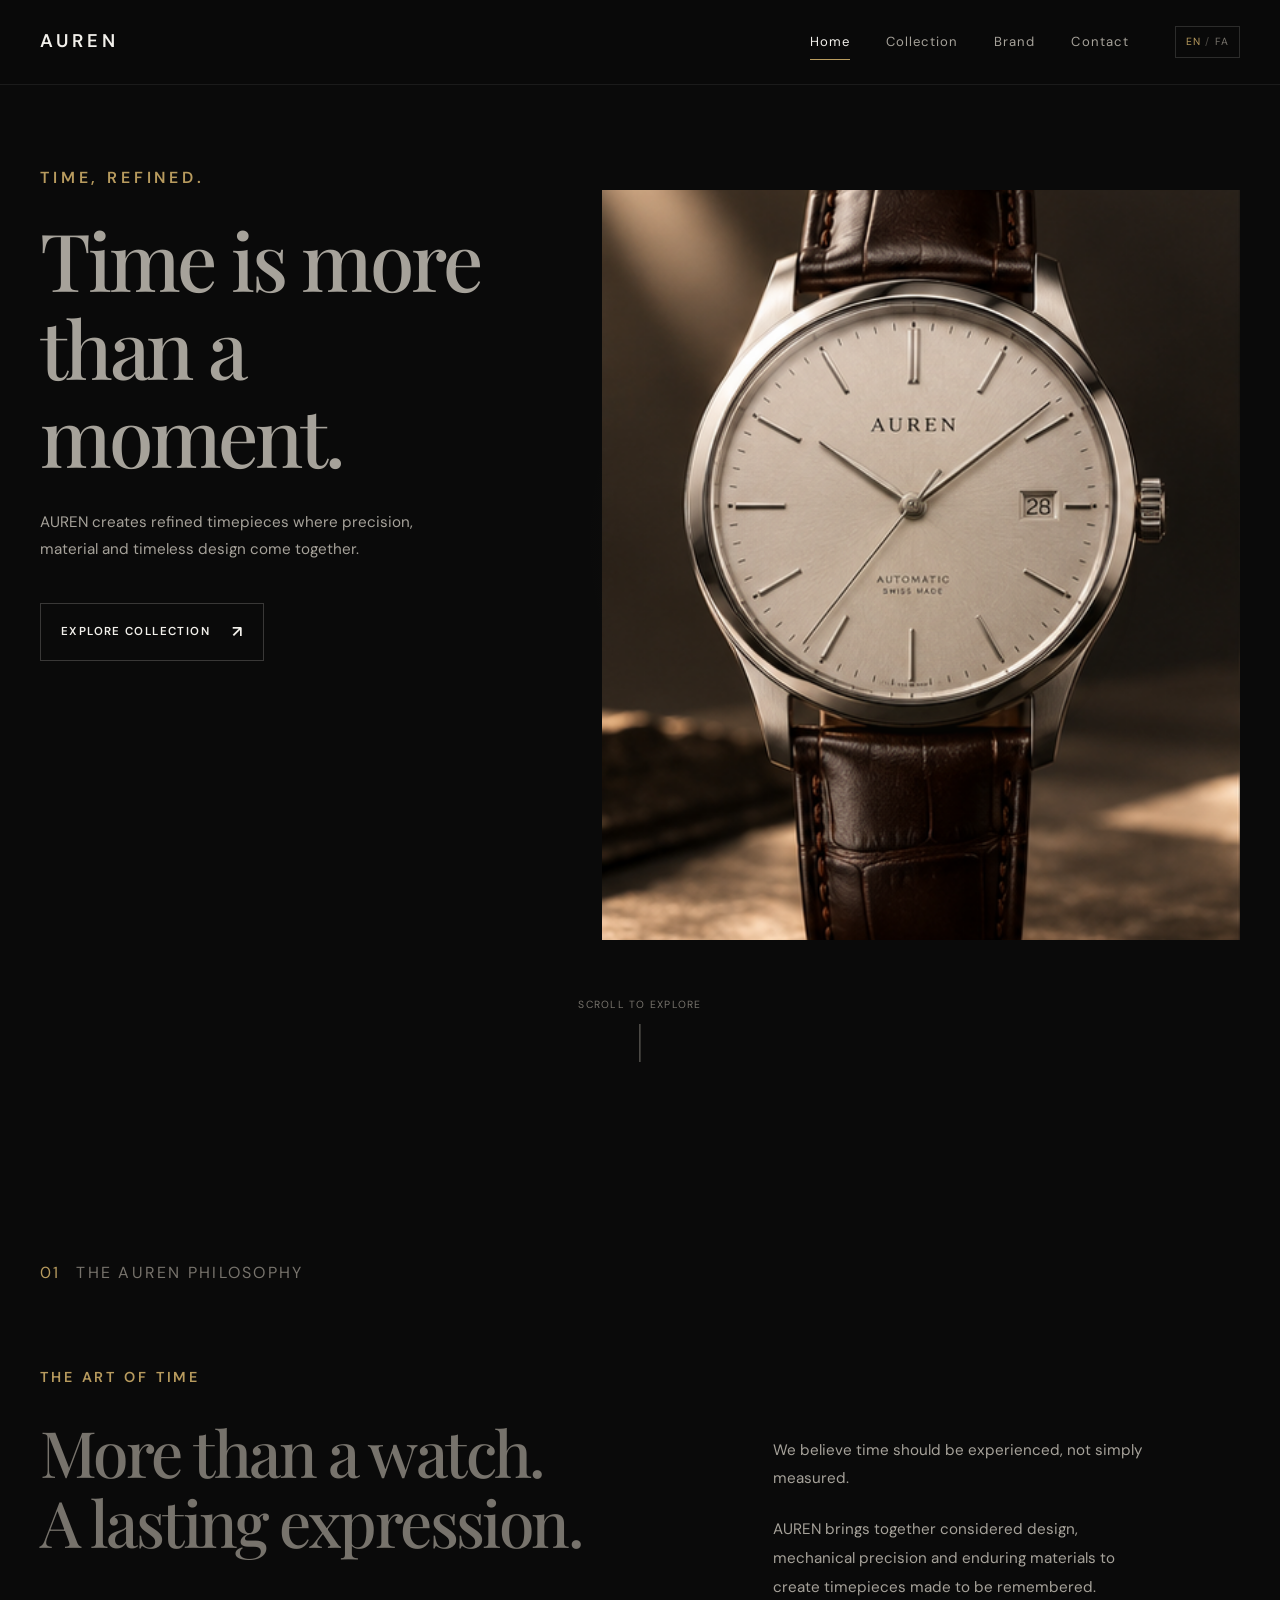
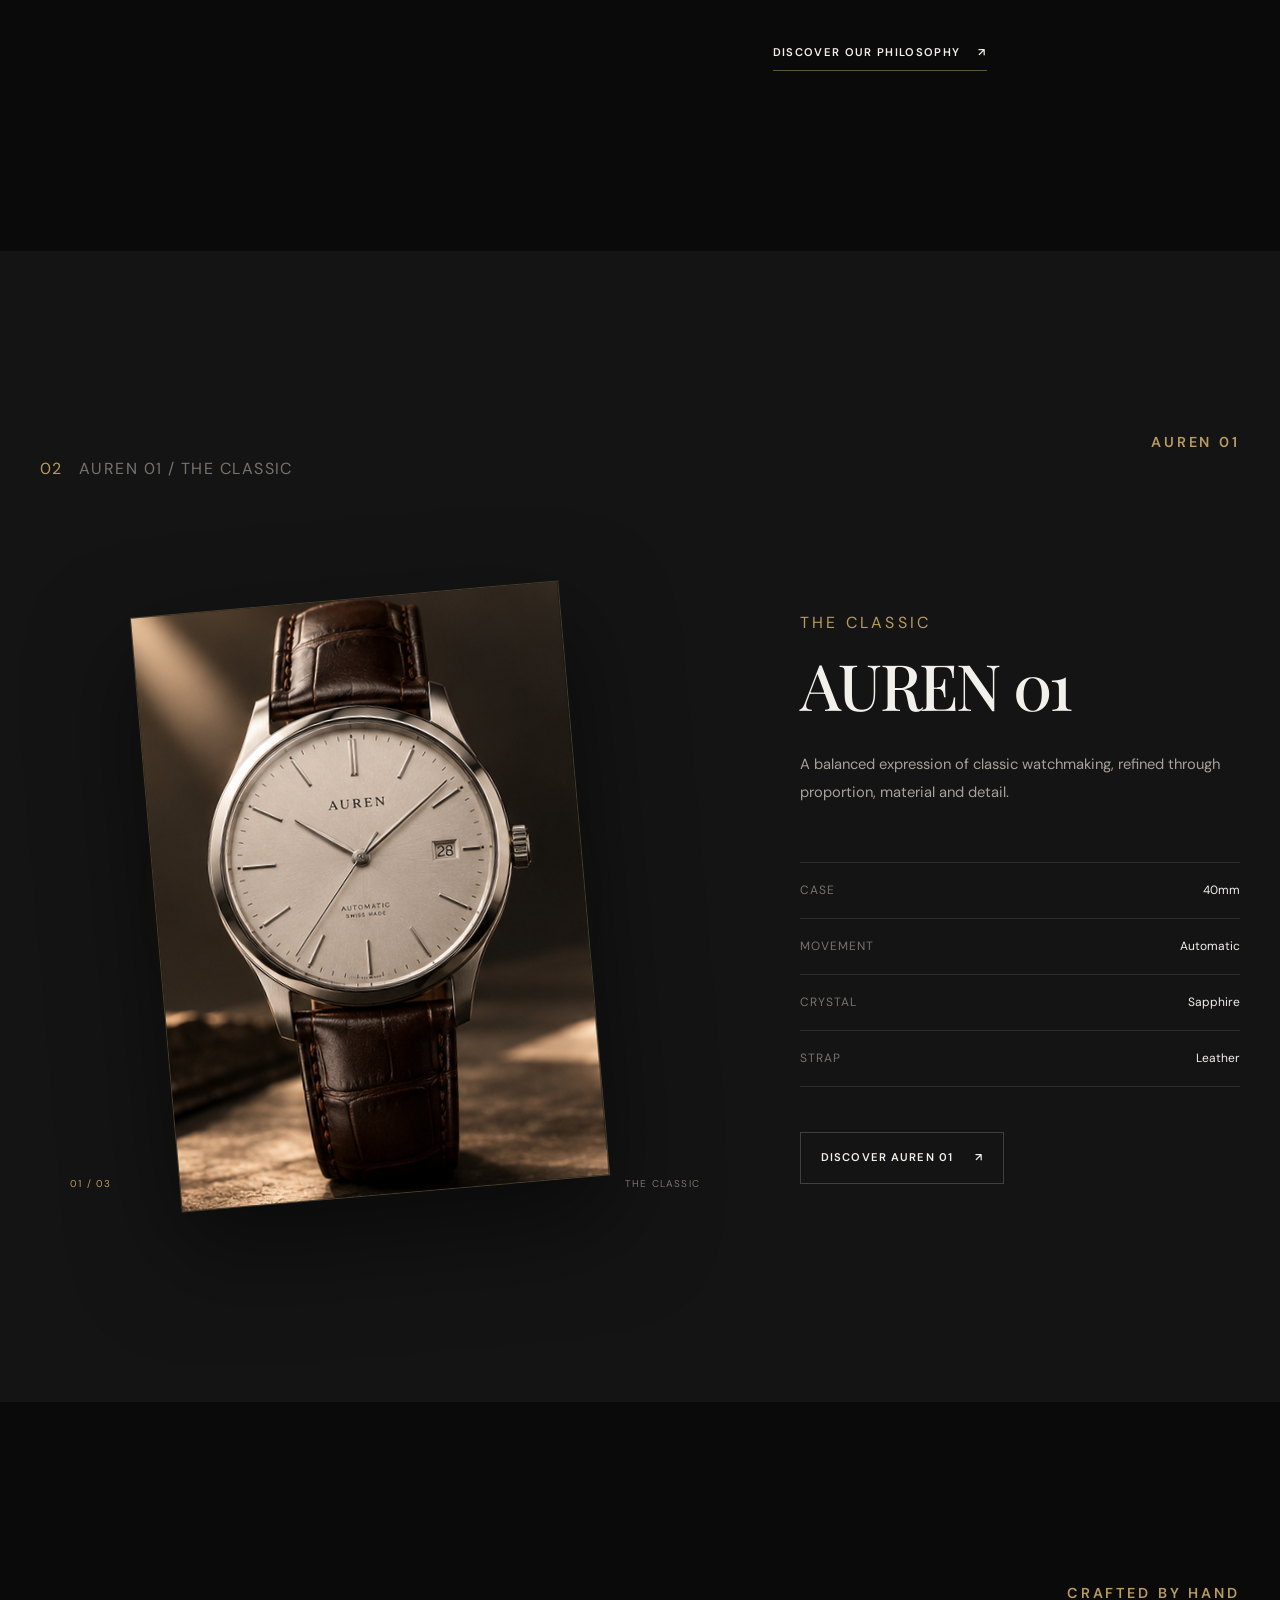
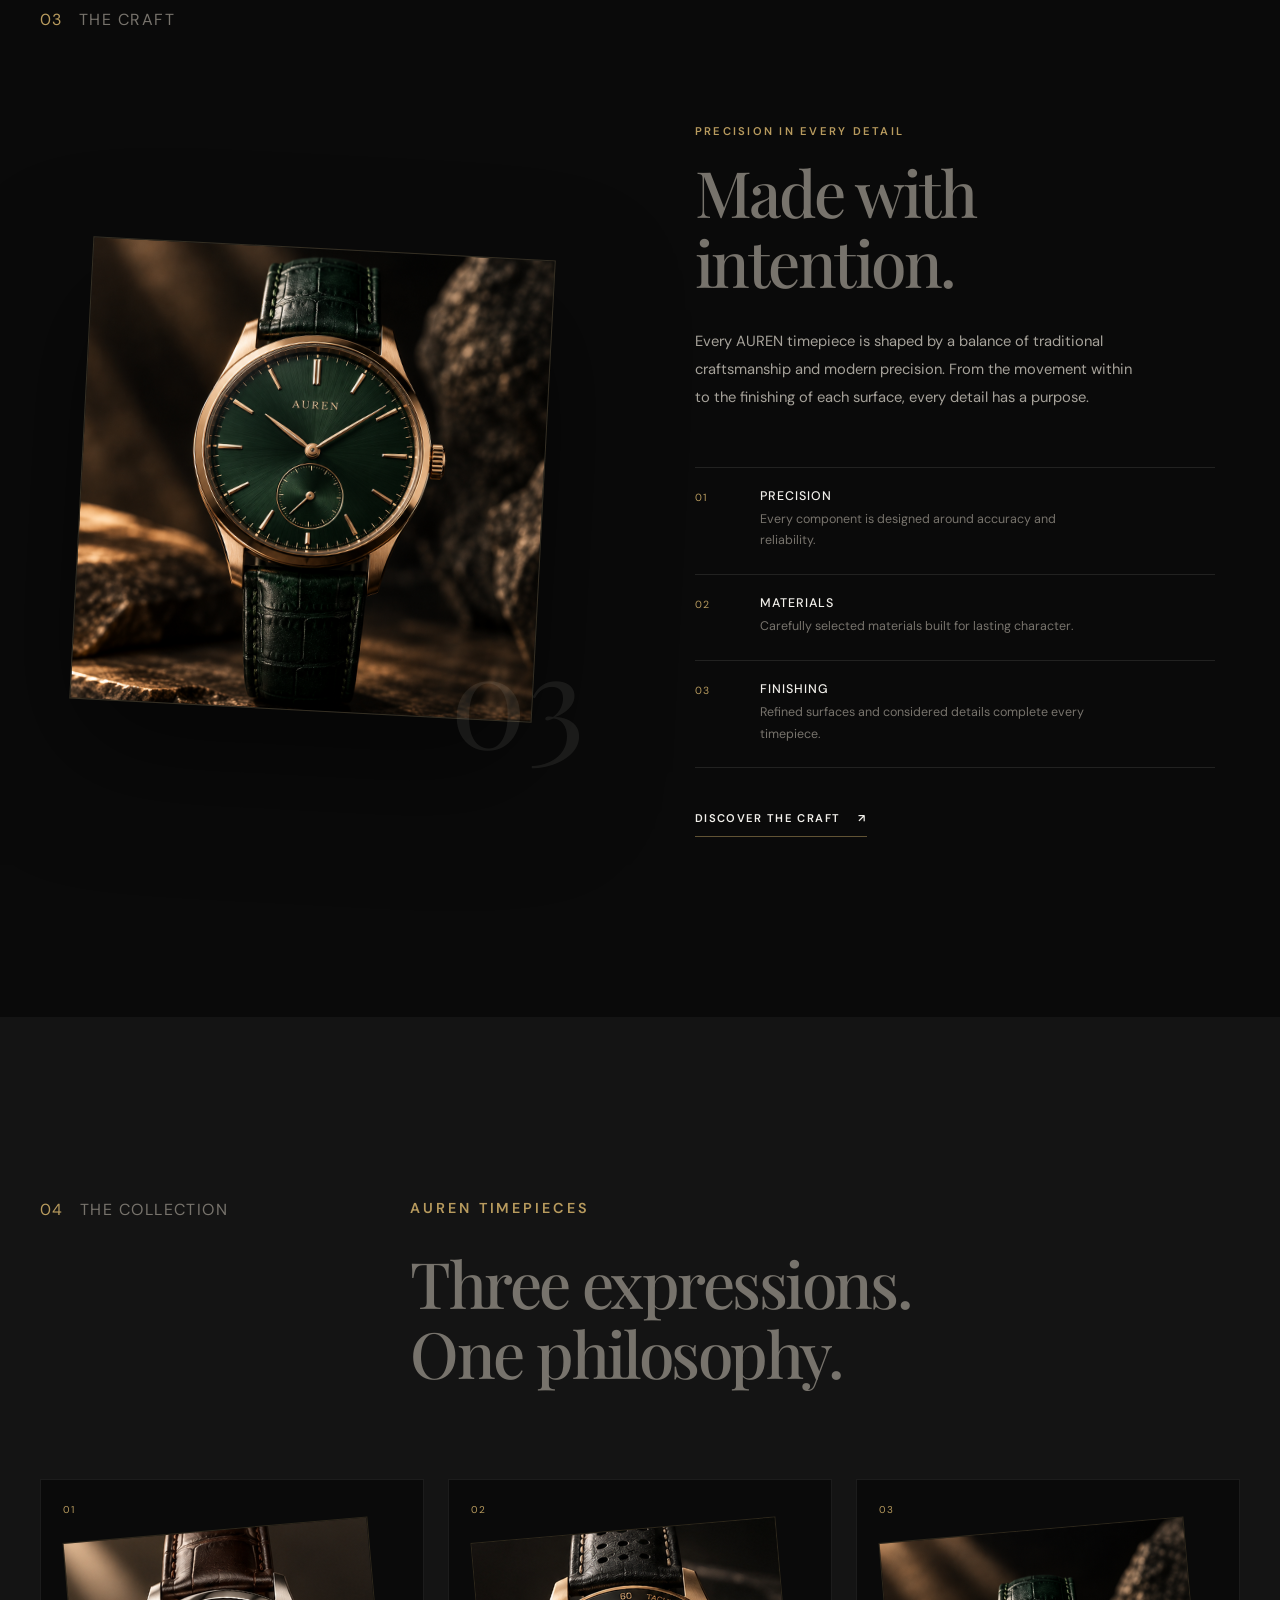
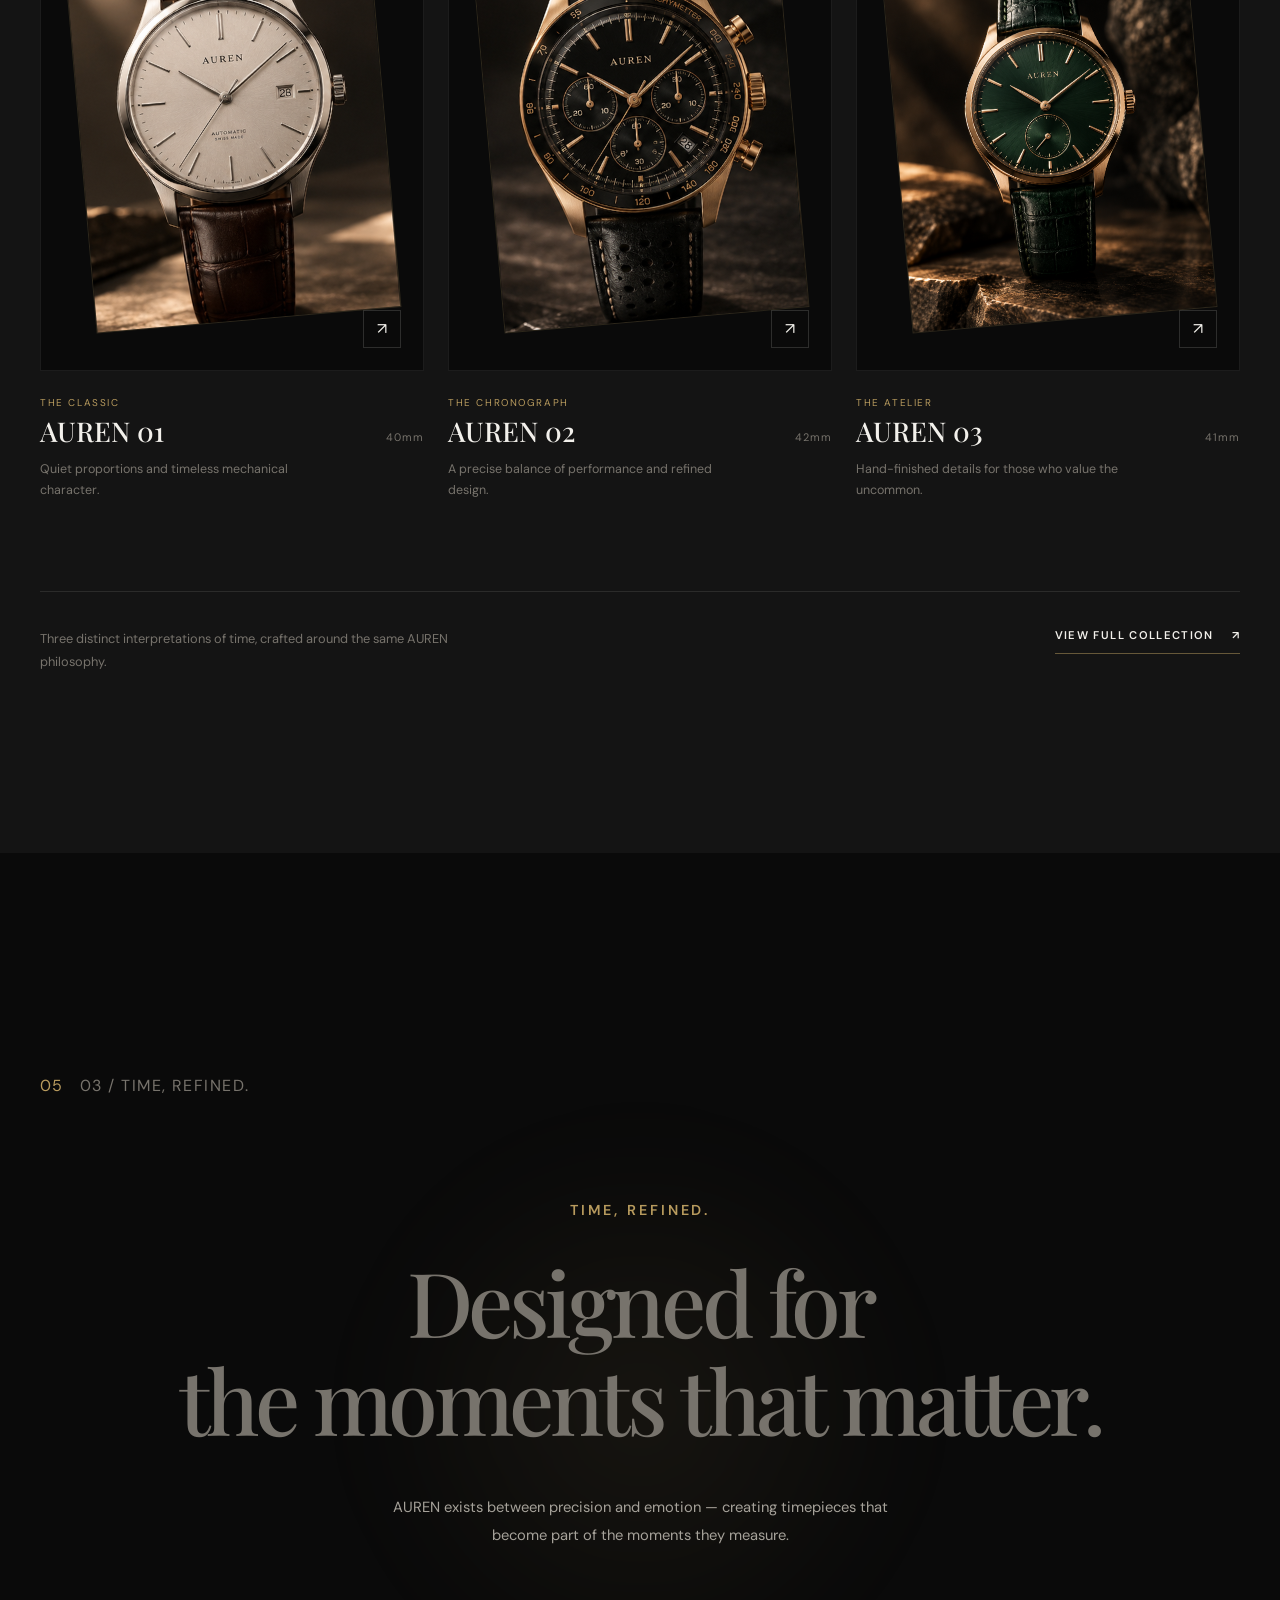
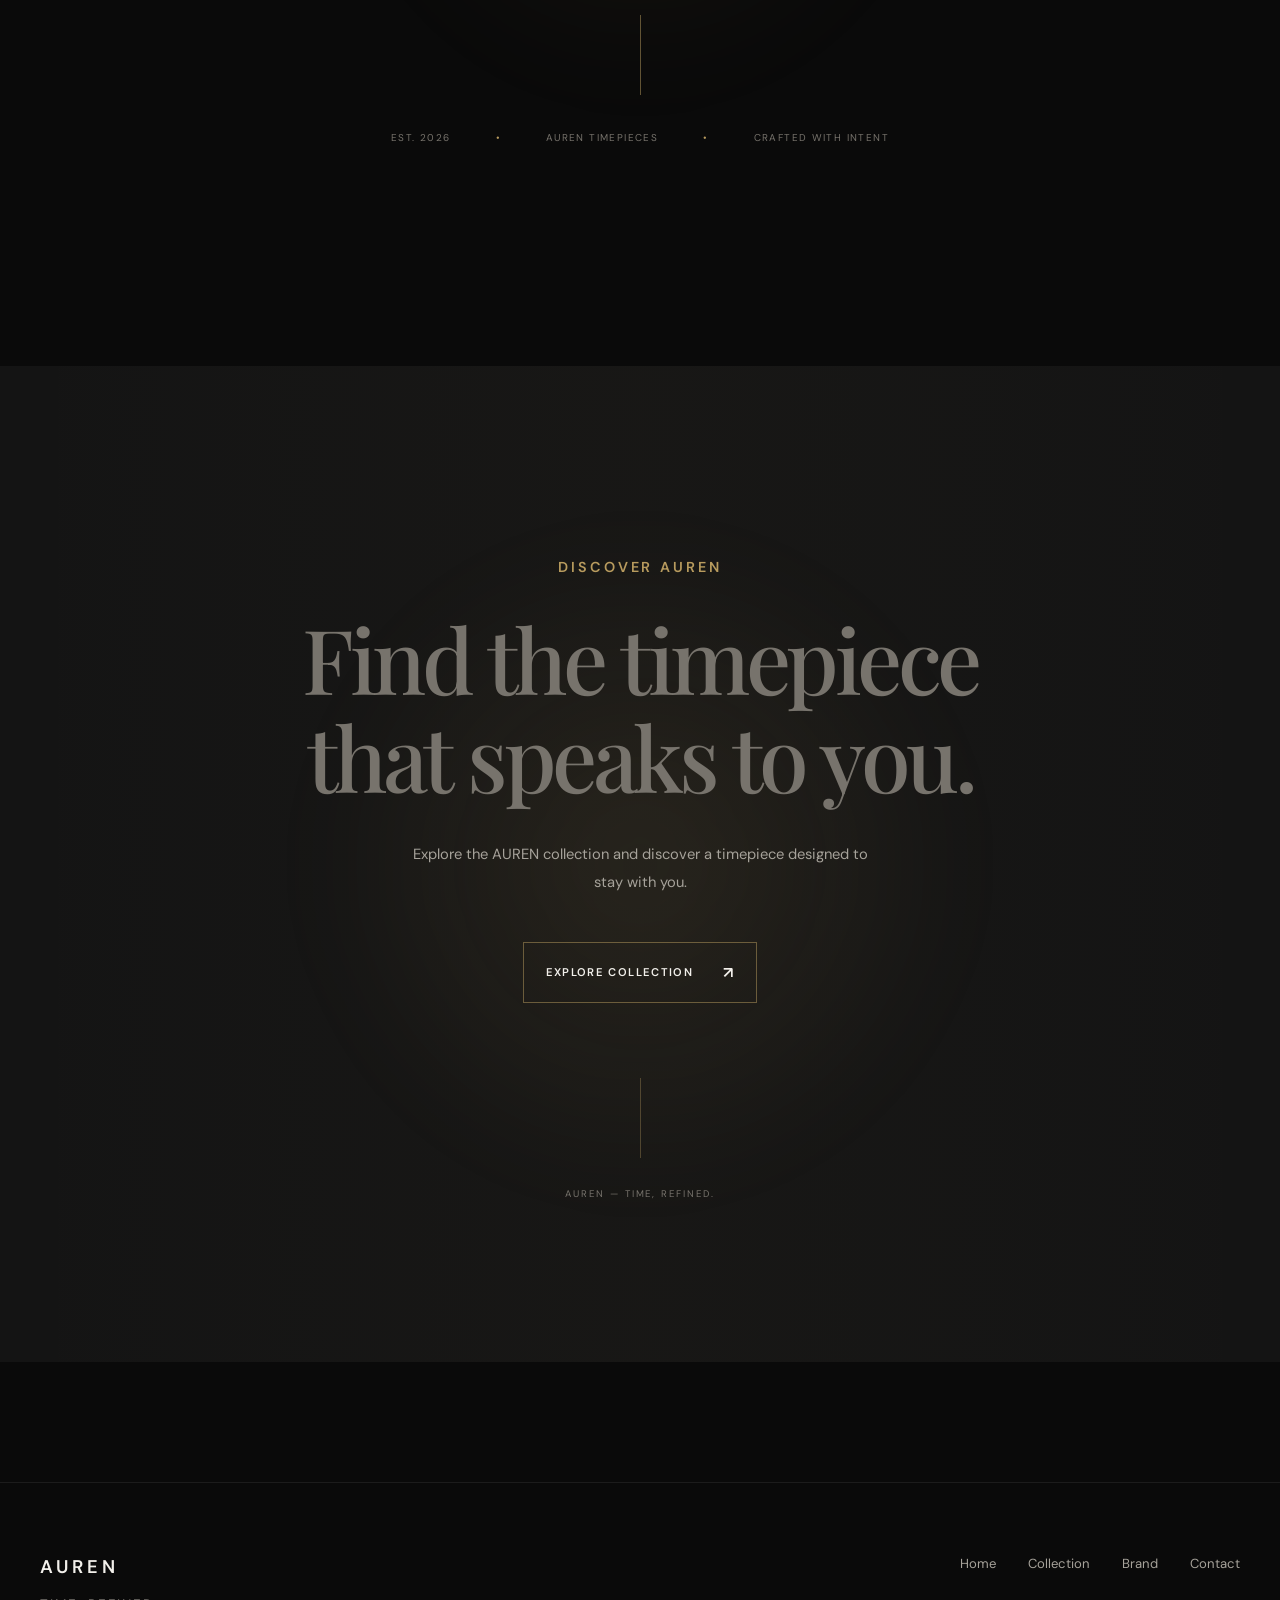
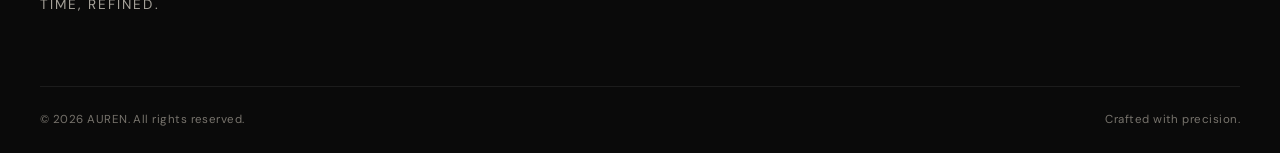
==== commit 525726ce: "fix another bugs" ====
--- a/index.html
+++ b/index.html
@@ -145,7 +145,6 @@
 
                     <div class="hero__product-glow"></div>
 
-                    <!-- FIXED PATH -->
                     <img src="assets/images/auren-01.png" alt="AUREN 01 The Classic" class="hero__watch-image"
                         width="500" height="1000">
 
@@ -284,7 +283,7 @@
 
                         <div class="featured-watch__image">
 
-                            <img src="assets/images/auren-02.png" alt="AUREN 01 The Classic" width="457" height="1145"
+                            <img src="assets/images/auren-01.png" alt="AUREN 01 The Classic" width="457" height="1145"
                                 loading="lazy">
 
                         </div>
@@ -435,7 +434,6 @@
 
                         <div class="craftsmanship__image">
 
-                            <!-- FIXED PATH -->
                             <img src="assets/images/auren-03.png" alt="AUREN 03 craftsmanship" width="457" height="1145"
                                 loading="lazy">
 
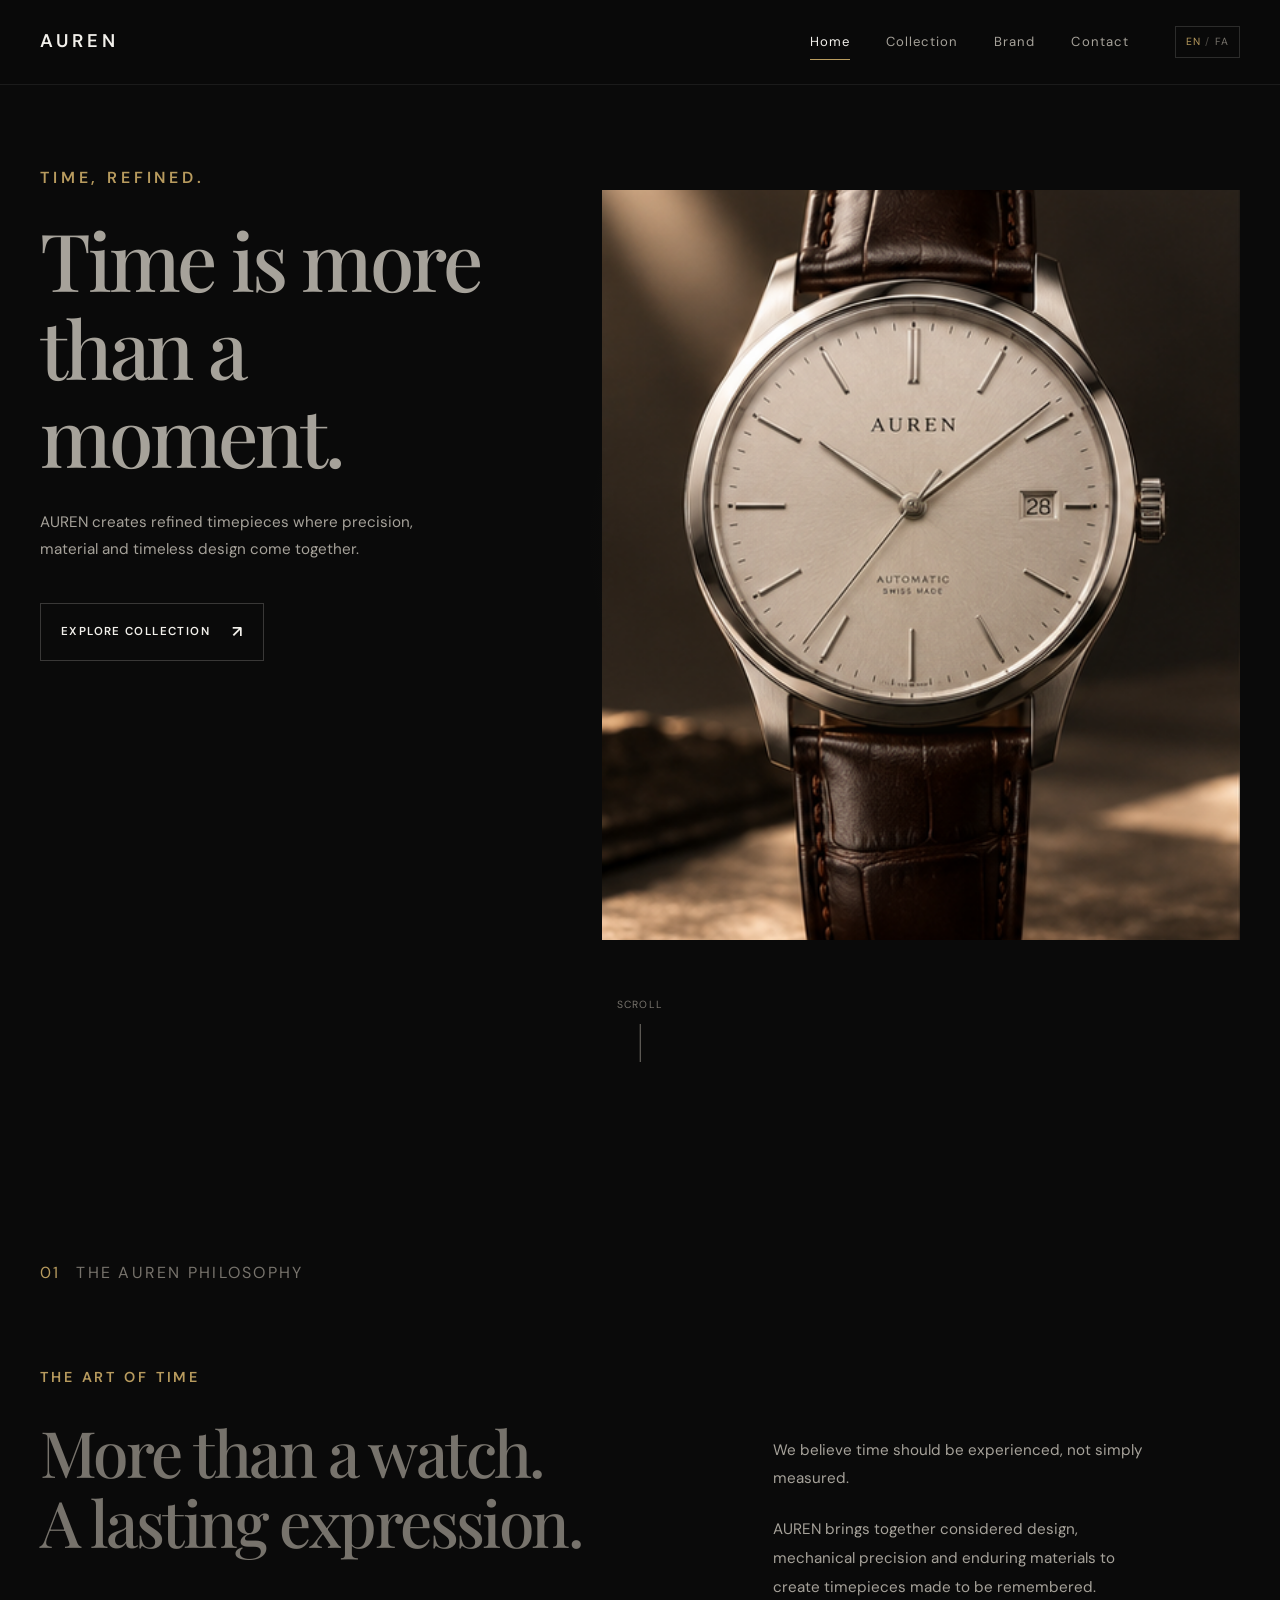
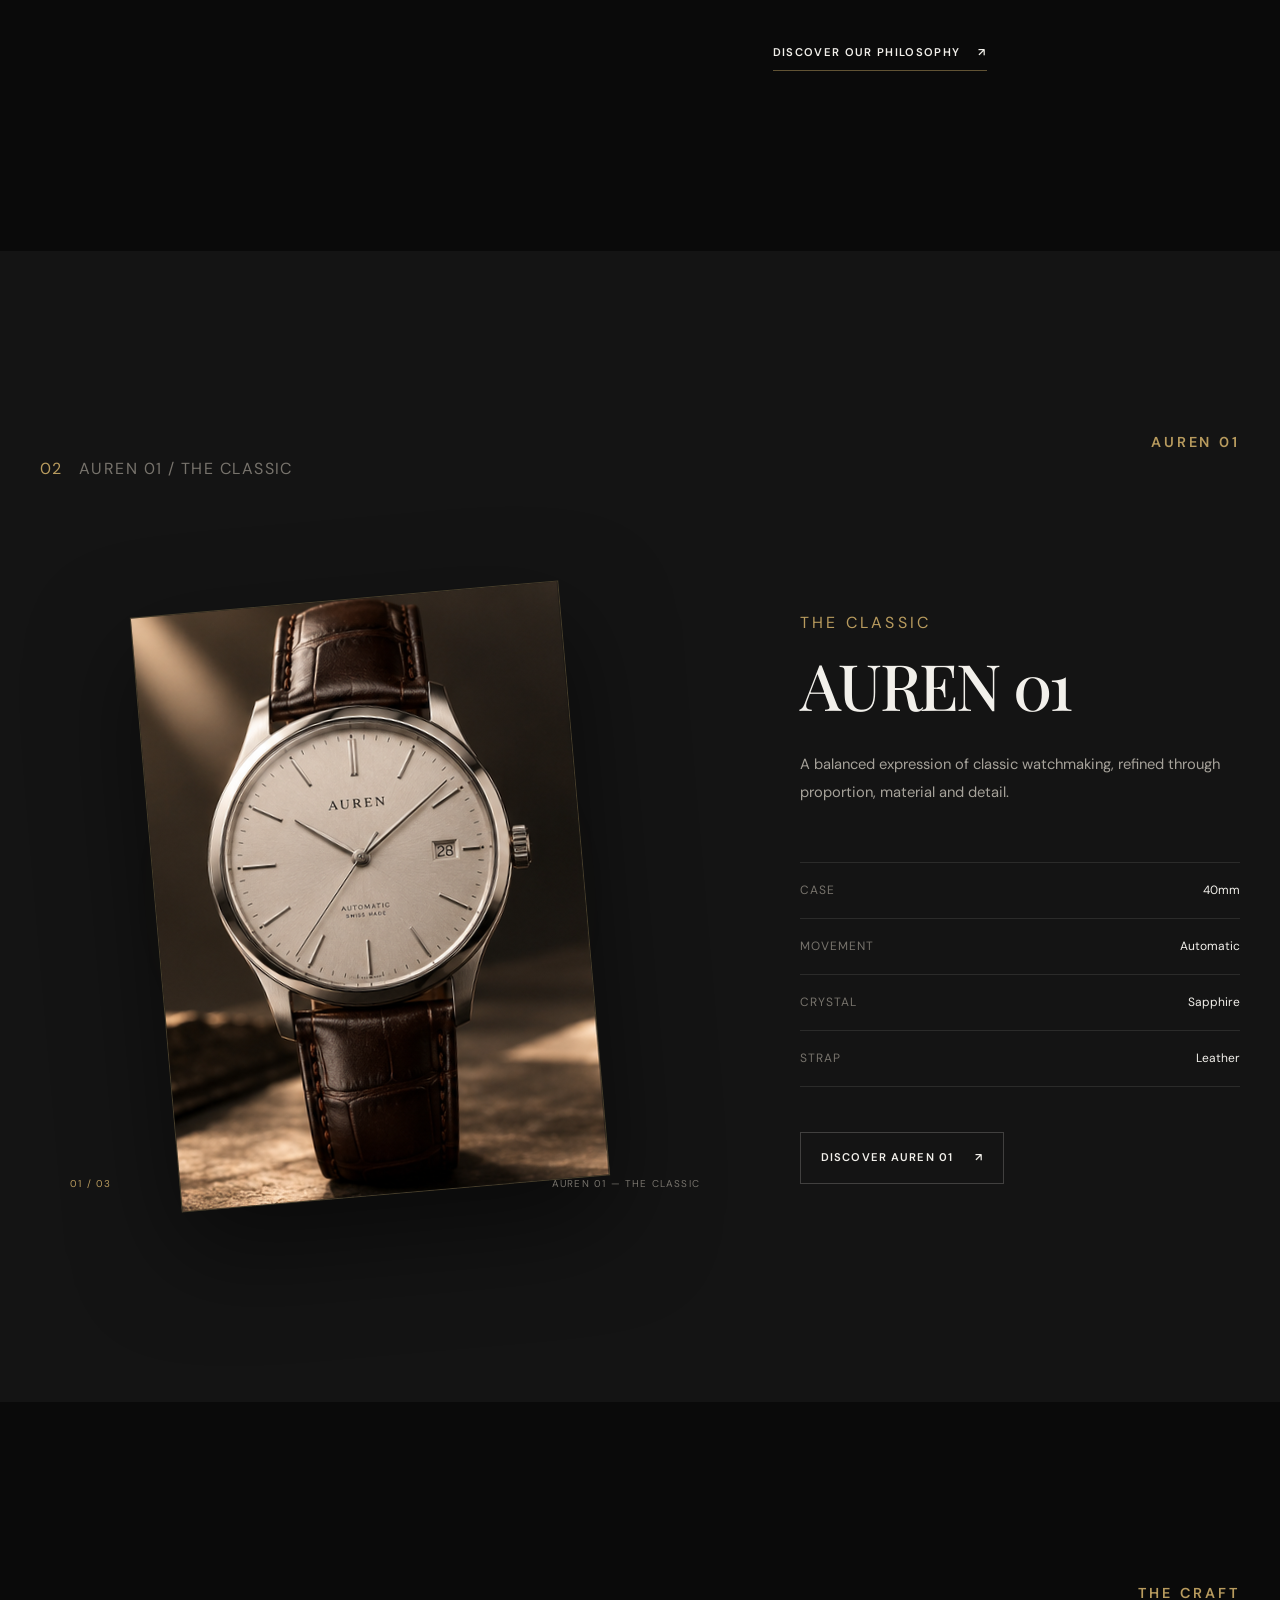
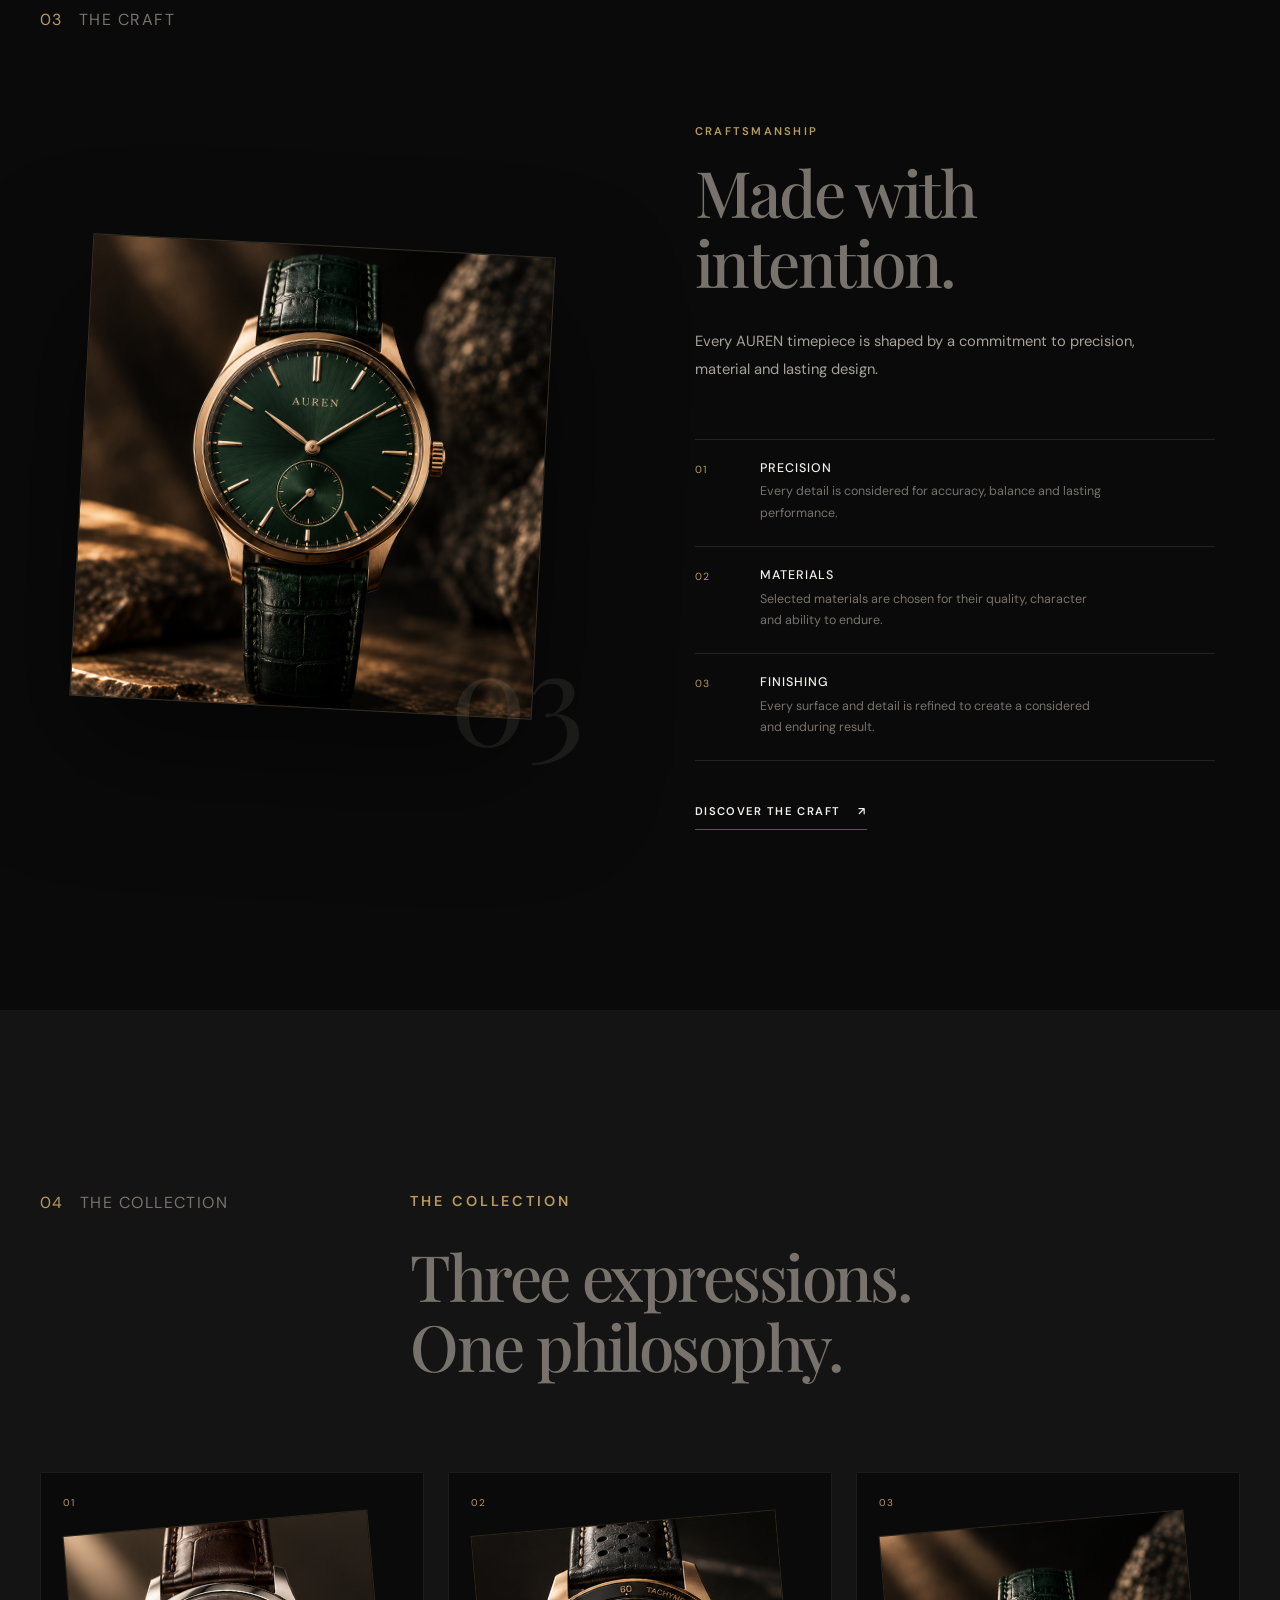
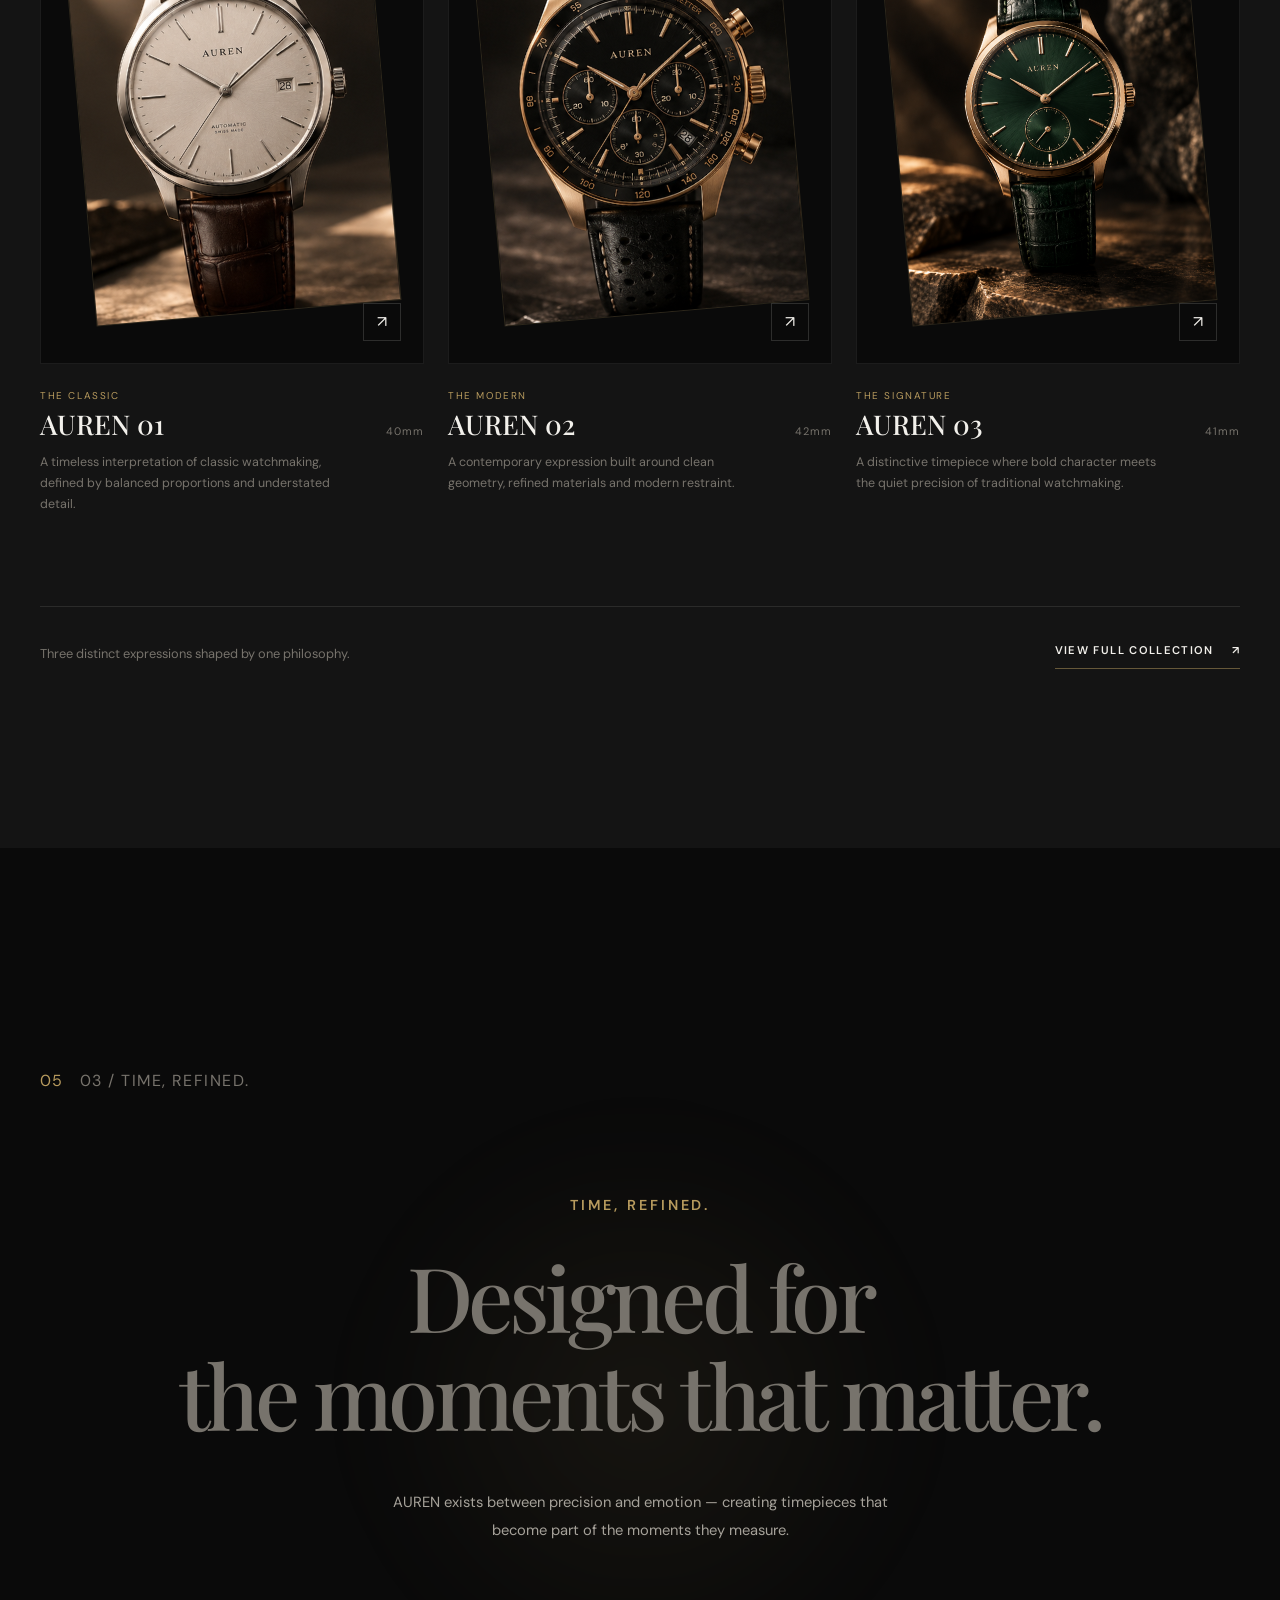
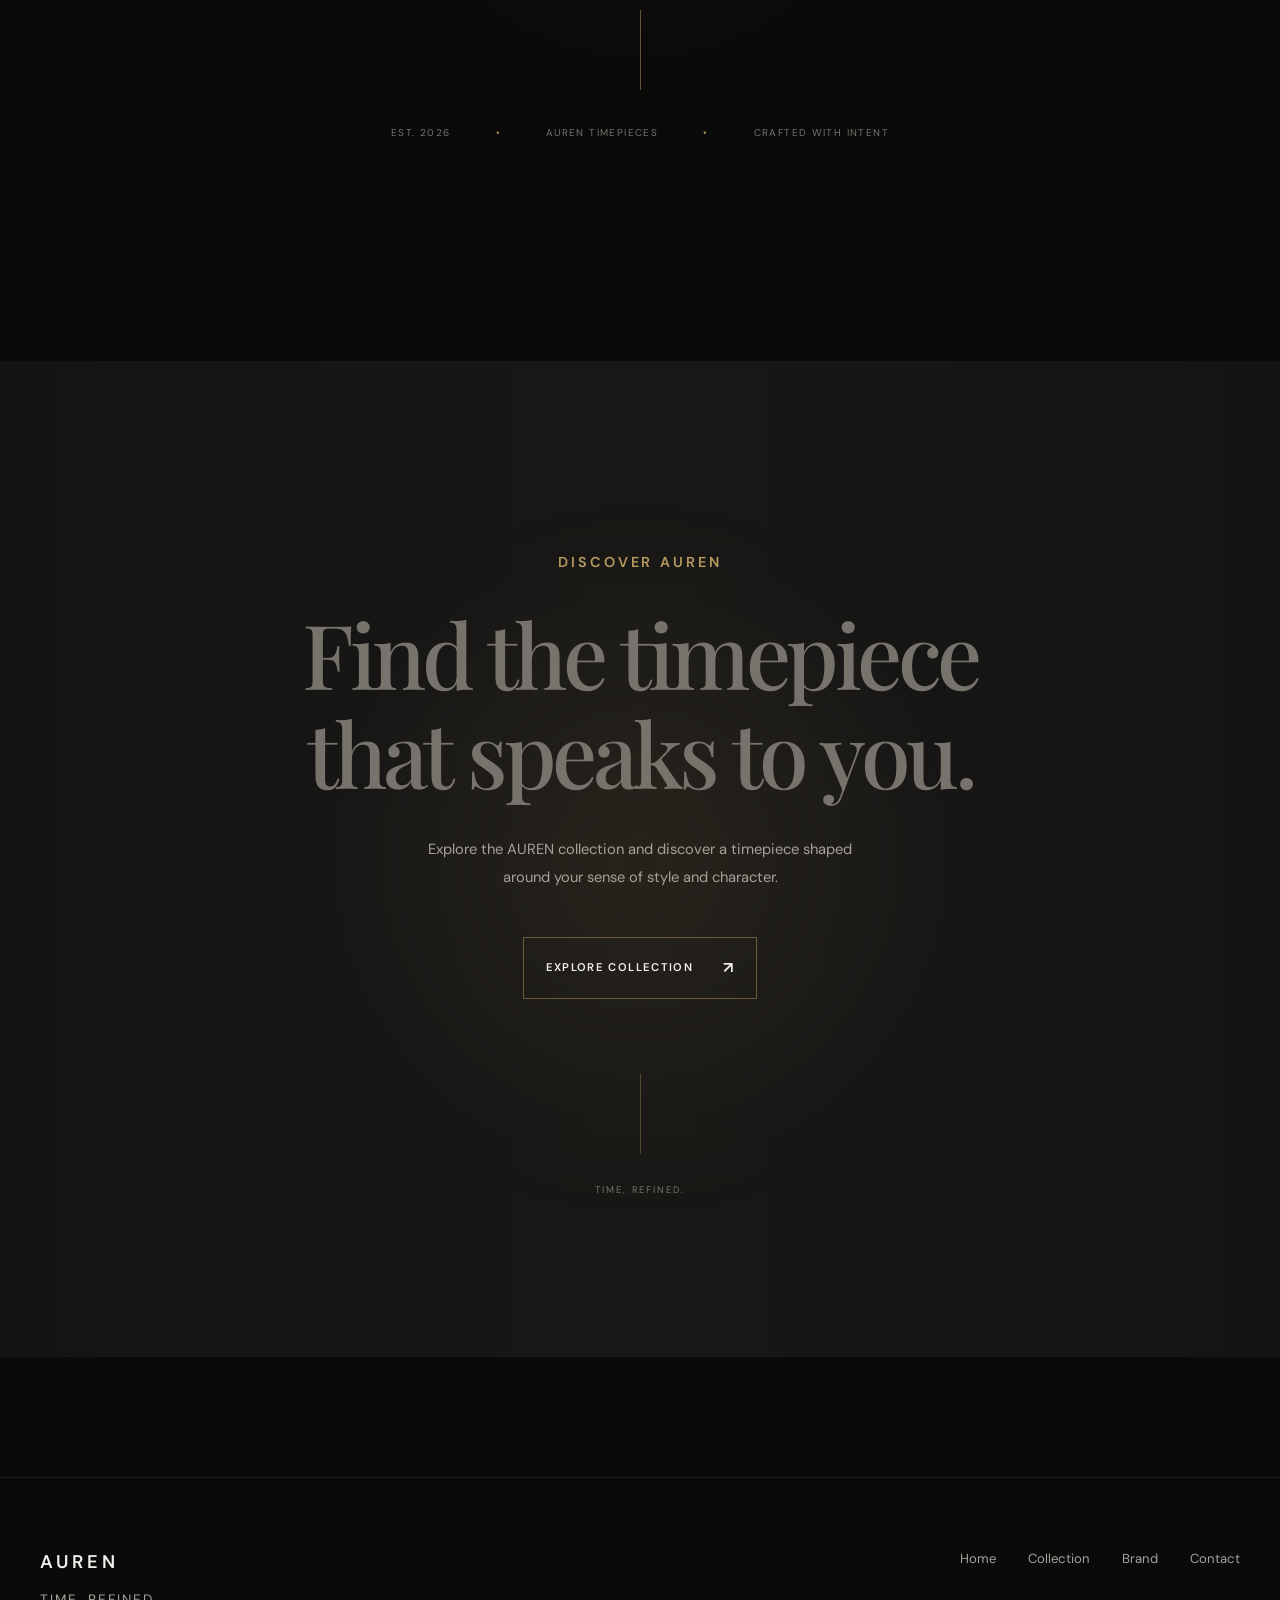
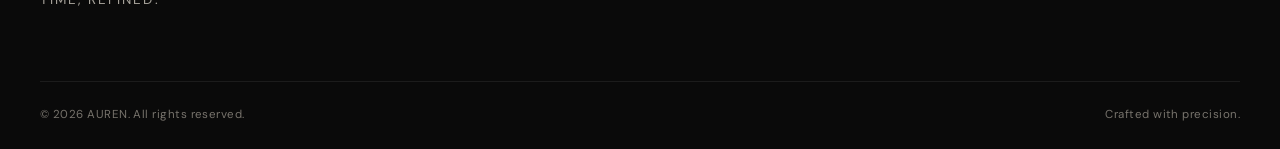
==== commit f1bac0e5: "Update AUREN website" ====
--- a/index.html
+++ b/index.html
@@ -56,7 +56,6 @@
                 </a>
 
                 <button class="language-toggle" type="button" aria-label="Switch language">
-
                     <span class="language-toggle__active">
                         EN
                     </span>
@@ -68,16 +67,13 @@
                     <span>
                         FA
                     </span>
-
                 </button>
 
             </nav>
 
             <button class="menu-toggle" type="button" aria-label="Open navigation menu" aria-expanded="false">
-
                 <span></span>
                 <span></span>
-
             </button>
 
         </div>
@@ -127,7 +123,6 @@
                     </p>
 
                     <a href="pages/collection.html" class="hero__button">
-
                         <span data-i18n="hero.button">
                             Explore Collection
                         </span>
@@ -135,7 +130,6 @@
                         <span class="hero__arrow">
                             ↗
                         </span>
-
                     </a>
 
                 </div>
@@ -378,7 +372,7 @@
                         </div>
 
 
-                        <a href="pages/watch.html" class="featured-watch__button">
+                        <a href="pages/collection.html" class="featured-watch__button">
 
                             <span data-i18n="featuredWatch.button">
                                 Discover AUREN 01
@@ -574,7 +568,6 @@
                 <div class="collection-preview__header">
 
                     <div class="collection-preview__label">
-
                         <span>
                             04
                         </span>
@@ -582,7 +575,6 @@
                         <span data-i18n="collectionPreview.label">
                             The Collection
                         </span>
-
                     </div>
 
 
@@ -611,11 +603,12 @@
 
                 <div class="collection-preview__grid">
 
+
                     <!-- AUREN 01 -->
 
                     <article class="watch-card">
 
-                        <a href="pages/watch.html" class="watch-card__visual">
+                        <a href="pages/collection.html" class="watch-card__visual">
 
                             <div class="watch-card__image">
 
@@ -639,7 +632,7 @@
 
                             <div>
 
-                                <p class="watch-card__category" data-i18n="collectionPreview.watch01.category">
+                                <p class="watch-card__category" data-i18n="collectionPreview.watch01Category">
                                     The Classic
                                 </p>
 
@@ -656,18 +649,19 @@
                         </div>
 
 
-                        <p class="watch-card__description" data-i18n="collectionPreview.watch01.description">
+                        <p class="watch-card__description" data-i18n="collectionPreview.watch01Description">
                             Quiet proportions and timeless mechanical character.
                         </p>
 
                     </article>
 
 
+
                     <!-- AUREN 02 -->
 
                     <article class="watch-card">
 
-                        <a href="pages/watch.html" class="watch-card__visual">
+                        <a href="pages/collection.html" class="watch-card__visual">
 
                             <div class="watch-card__image">
 
@@ -691,7 +685,7 @@
 
                             <div>
 
-                                <p class="watch-card__category" data-i18n="collectionPreview.watch02.category">
+                                <p class="watch-card__category" data-i18n="collectionPreview.watch02Category">
                                     The Chronograph
                                 </p>
 
@@ -708,18 +702,19 @@
                         </div>
 
 
-                        <p class="watch-card__description" data-i18n="collectionPreview.watch02.description">
+                        <p class="watch-card__description" data-i18n="collectionPreview.watch02Description">
                             A precise balance of performance and refined design.
                         </p>
 
                     </article>
 
 
+
                     <!-- AUREN 03 -->
 
                     <article class="watch-card">
 
-                        <a href="pages/watch.html" class="watch-card__visual">
+                        <a href="pages/collection.html" class="watch-card__visual">
 
                             <div class="watch-card__image">
 
@@ -743,7 +738,7 @@
 
                             <div>
 
-                                <p class="watch-card__category" data-i18n="collectionPreview.watch03.category">
+                                <p class="watch-card__category" data-i18n="collectionPreview.watch03Category">
                                     The Atelier
                                 </p>
 
@@ -760,7 +755,7 @@
                         </div>
 
 
-                        <p class="watch-card__description" data-i18n="collectionPreview.watch03.description">
+                        <p class="watch-card__description" data-i18n="collectionPreview.watch03Description">
                             Hand-finished details for those who value the uncommon.
                         </p>
 
@@ -776,6 +771,7 @@
                         crafted around the same AUREN philosophy.
                     </p>
 
+
                     <a href="pages/collection.html" class="text-link">
 
                         <span data-i18n="collectionPreview.button">
@@ -791,6 +787,7 @@
                 </div>
 
             </div>
+
 
         </section>
 
--- a/css/global.css
+++ b/css/global.css
@@ -1,6 +1,6 @@
-/* =========================
+/* =========================================================
    Reset
-========================= */
+========================================================= */
 
 * {
   margin: 0;
@@ -8,9 +8,9 @@
   box-sizing: border-box;
 }
 
-/* =========================
+/* =========================================================
    Base
-========================= */
+========================================================= */
 
 html {
   scroll-behavior: smooth;
@@ -47,9 +47,9 @@
   max-width: 100%;
 }
 
-/* =========================
+/* =========================================================
    Typography
-========================= */
+========================================================= */
 
 h1,
 h2,
@@ -60,18 +60,18 @@
   line-height: 1.1;
 }
 
-/* =========================
+/* =========================================================
    Container
-========================= */
+========================================================= */
 
 .container {
   width: min(1200px, calc(100% - 48px));
   margin-inline: auto;
 }
 
-/* =========================
+/* =========================================================
    Header
-========================= */
+========================================================= */
 
 .header {
   position: fixed;
@@ -79,24 +79,21 @@
   left: 0;
   width: 100%;
   z-index: 1000;
-
   background: rgba(10, 10, 10, 0.75);
   backdrop-filter: blur(14px);
-
   border-bottom: 1px solid rgba(242, 240, 235, 0.08);
 }
 
 .header__container {
   min-height: 84px;
-
   display: flex;
   align-items: center;
   justify-content: space-between;
 }
 
-/* =========================
+/* =========================================================
    Logo
-========================= */
+========================================================= */
 
 .logo {
   font-size: 1.15rem;
@@ -104,9 +101,9 @@
   letter-spacing: 0.22em;
 }
 
-/* =========================
+/* =========================================================
    Navigation
-========================= */
+========================================================= */
 
 .nav {
   display: flex;
@@ -116,29 +113,22 @@
 
 .nav__link {
   position: relative;
-
   color: #a6a29a;
   font-size: 0.82rem;
   letter-spacing: 0.08em;
-
   transition: color 0.3s ease;
 }
 
 .nav__link::after {
   content: "";
-
   position: absolute;
   left: 0;
   bottom: -8px;
-
   width: 100%;
   height: 1px;
-
   background: #b89b5e;
-
   transform: scaleX(0);
   transform-origin: right;
-
   transition: transform 0.3s ease;
 }
 
@@ -153,28 +143,23 @@
   transform-origin: left;
 }
 
-/* =========================
+/* =========================================================
    Mobile Menu Button
-========================= */
+========================================================= */
 
 .menu-toggle {
   display: none;
-
   width: 32px;
   height: 24px;
-
   position: relative;
 }
 
 .menu-toggle span {
   position: absolute;
   left: 0;
-
   width: 100%;
   height: 1px;
-
   background: #f2f0eb;
-
   transition:
     transform 0.3s ease,
     top 0.3s ease;
@@ -188,19 +173,27 @@
   top: 17px;
 }
 
-/* =========================
+.menu-toggle.active span:first-child {
+  top: 12px;
+  transform: rotate(45deg);
+}
+
+.menu-toggle.active span:last-child {
+  top: 12px;
+  transform: rotate(-45deg);
+}
+
+/* =========================================================
    Footer
-========================= */
+========================================================= */
 
 .footer {
   margin-top: 120px;
-
   border-top: 1px solid rgba(242, 240, 235, 0.08);
 }
 
 .footer__container {
   padding: 70px 0;
-
   display: flex;
   justify-content: space-between;
   gap: 50px;
@@ -208,10 +201,8 @@
 
 .footer__brand p {
   margin-top: 12px;
-
   color: #a6a29a;
   font-size: 0.85rem;
-
   text-transform: uppercase;
   letter-spacing: 0.15em;
 }
@@ -225,7 +216,6 @@
 .footer__links a {
   color: #a6a29a;
   font-size: 0.82rem;
-
   transition: color 0.3s ease;
 }
 
@@ -235,95 +225,18 @@
 
 .footer__bottom {
   padding: 24px 0;
-
   border-top: 1px solid rgba(242, 240, 235, 0.08);
-
   display: flex;
   justify-content: space-between;
   gap: 20px;
-
   color: #77736c;
   font-size: 0.72rem;
   letter-spacing: 0.04em;
 }
 
-/* =========================
-   Responsive
-========================= */
-
-@media (max-width: 768px) {
-  .container {
-    width: min(100% - 32px, 1200px);
-  }
-
-  .header__container {
-    min-height: 72px;
-  }
-
-  .menu-toggle {
-    display: block;
-  }
-
-  .nav {
-    position: fixed;
-    top: 72px;
-    left: 0;
-
-    width: 100%;
-    min-height: calc(100vh - 72px);
-
-    padding: 80px 32px;
-
-    background: #0a0a0a;
-
-    display: flex;
-    flex-direction: column;
-    align-items: flex-start;
-    gap: 32px;
-
-    transform: translateX(100%);
-    transition: transform 0.4s ease;
-  }
-
-  .nav.active {
-    transform: translateX(0);
-  }
-
-  .nav__link {
-    font-family: "Playfair Display", Georgia, serif;
-    font-size: 2rem;
-    color: #f2f0eb;
-  }
-
-  .menu-toggle.active span:first-child {
-    top: 12px;
-    transform: rotate(45deg);
-  }
-
-  .menu-toggle.active span:last-child {
-    top: 12px;
-    transform: rotate(-45deg);
-  }
-
-  .footer__container {
-    padding: 55px 0;
-
-    flex-direction: column;
-  }
-
-  .footer__links {
-    flex-wrap: wrap;
-    gap: 20px;
-  }
-
-  .footer__bottom {
-    flex-direction: column;
-  }
-}
-
-/* =========================
+/* =========================================================
    Language Switcher
-========================= */
+========================================================= */
 
 .language-toggle {
   display: inline-flex;
@@ -354,24 +267,39 @@
   color: #4f4c47;
 }
 
-/* Mobile */
-
-@media (max-width: 768px) {
-  .language-toggle {
-    margin-top: 10px;
-    margin-left: 0;
-    padding: 9px 12px;
-    font-size: 0.7rem;
-  }
-}
-
-/* =========================
+/* =========================================================
+   Scroll Reveal
+========================================================= */
+
+.reveal {
+  opacity: 0;
+  transform: translateY(50px);
+  transition:
+    opacity 0.9s ease,
+    transform 0.9s ease;
+  will-change: opacity, transform;
+}
+
+.reveal.is-visible {
+  opacity: 1;
+  transform: translateY(0);
+}
+
+/* =========================================================
+   Phone Number
+   Keeps phone numbers LTR even inside RTL Persian layout.
+========================================================= */
+
+.phone-number {
+  direction: ltr !important;
+  unicode-bidi: isolate;
+  display: inline-block;
+  text-align: left;
+}
+
+/* =========================================================
    Persian Typography
-========================= */
-
-/* =========================
-   Persian Typography
-========================= */
+========================================================= */
 
 html[lang="fa"] body {
   font-family: "Vazirmatn", Arial, sans-serif;
@@ -396,9 +324,9 @@
   line-height: 1.35;
 }
 
-/* =========================
+/* =========================================================
    Persian Layout
-========================= */
+========================================================= */
 
 html[lang="fa"] {
   direction: rtl;
@@ -461,8 +389,164 @@
   direction: rtl;
 }
 
+/* =========================================================
+   Persian LTR Elements
+========================================================= */
+
 html[lang="fa"] .hero__arrow,
 html[lang="fa"] .featured-watch__button > span:last-child,
-html[lang="fa"] .text-link > span:last-child {
+html[lang="fa"] .text-link > span:last-child,
+html[lang="fa"] .phone-number {
   direction: ltr;
 }
+
+/* =========================================================
+   Persian Contact Page
+========================================================= */
+
+html[lang="fa"] .contact-hero__content,
+html[lang="fa"] .contact-info__header,
+html[lang="fa"] .contact-info__content,
+html[lang="fa"] .contact-form-wrapper,
+html[lang="fa"] .boutique__content,
+html[lang="fa"] .contact-faq__header,
+html[lang="fa"] .contact-cta__container {
+  direction: rtl;
+}
+
+html[lang="fa"] .contact-info__content,
+html[lang="fa"] .contact-form-wrapper,
+html[lang="fa"] .boutique__content,
+html[lang="fa"] .contact-faq__header {
+  text-align: right;
+}
+
+/* =========================================================
+   Form Direction
+========================================================= */
+
+html[lang="fa"] input,
+html[lang="fa"] textarea {
+  direction: rtl;
+  text-align: right;
+}
+
+html[lang="fa"] input::placeholder,
+html[lang="fa"] textarea::placeholder {
+  text-align: right;
+}
+
+/* =========================================================
+   Reduced Motion
+========================================================= */
+
+@media (prefers-reduced-motion: reduce) {
+  html {
+    scroll-behavior: auto;
+  }
+
+  .reveal {
+    opacity: 1;
+    transform: none;
+    transition: none;
+  }
+
+  * {
+    scroll-behavior: auto !important;
+  }
+}
+
+/* =========================================================
+   Responsive
+========================================================= */
+
+@media (max-width: 768px) {
+  .container {
+    width: min(100% - 32px, 1200px);
+  }
+
+  .header__container {
+    min-height: 72px;
+  }
+
+  .menu-toggle {
+    display: block;
+  }
+
+  .nav {
+    position: fixed;
+    top: 72px;
+    left: 0;
+    width: 100%;
+    min-height: calc(100vh - 72px);
+    padding: 80px 32px;
+    background: #0a0a0a;
+    display: flex;
+    flex-direction: column;
+    align-items: flex-start;
+    gap: 32px;
+    transform: translateX(100%);
+    transition: transform 0.4s ease;
+  }
+
+  .nav.active {
+    transform: translateX(0);
+  }
+
+  .nav__link {
+    font-family: "Playfair Display", Georgia, serif;
+    font-size: 2rem;
+    color: #f2f0eb;
+  }
+
+  .menu-toggle.active span:first-child {
+    top: 12px;
+    transform: rotate(45deg);
+  }
+
+  .menu-toggle.active span:last-child {
+    top: 12px;
+    transform: rotate(-45deg);
+  }
+
+  .footer__container {
+    padding: 55px 0;
+    flex-direction: column;
+  }
+
+  .footer__links {
+    flex-wrap: wrap;
+    gap: 20px;
+  }
+
+  .footer__bottom {
+    flex-direction: column;
+  }
+
+  .language-toggle {
+    margin-top: 10px;
+    margin-left: 0;
+    padding: 9px 12px;
+    font-size: 0.7rem;
+  }
+}
+
+/* =========================================================
+   Mobile Persian Navigation
+========================================================= */
+
+@media (max-width: 768px) {
+  html[lang="fa"] .nav {
+    direction: rtl;
+    align-items: flex-start;
+    transform: translateX(100%);
+  }
+
+  html[lang="fa"] .nav.active {
+    transform: translateX(0);
+  }
+
+  html[lang="fa"] .language-toggle {
+    direction: ltr;
+  }
+}
